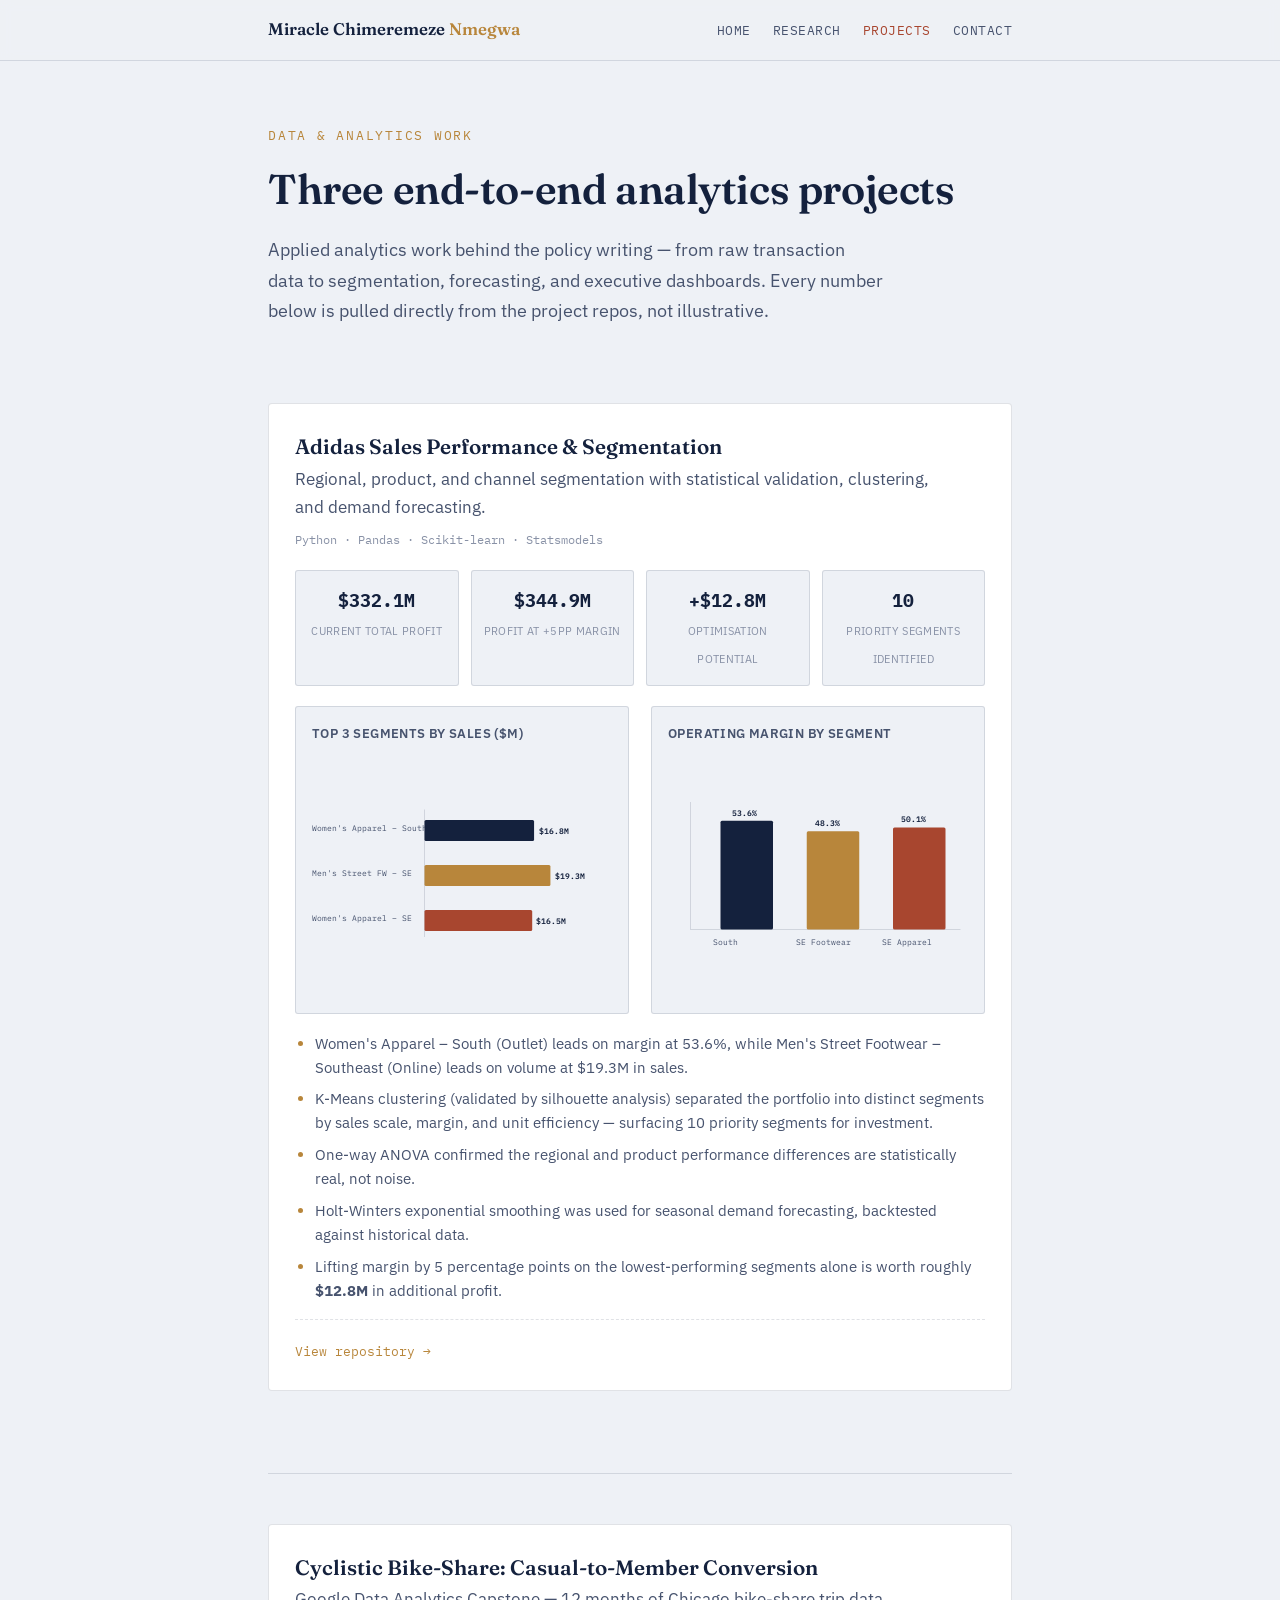
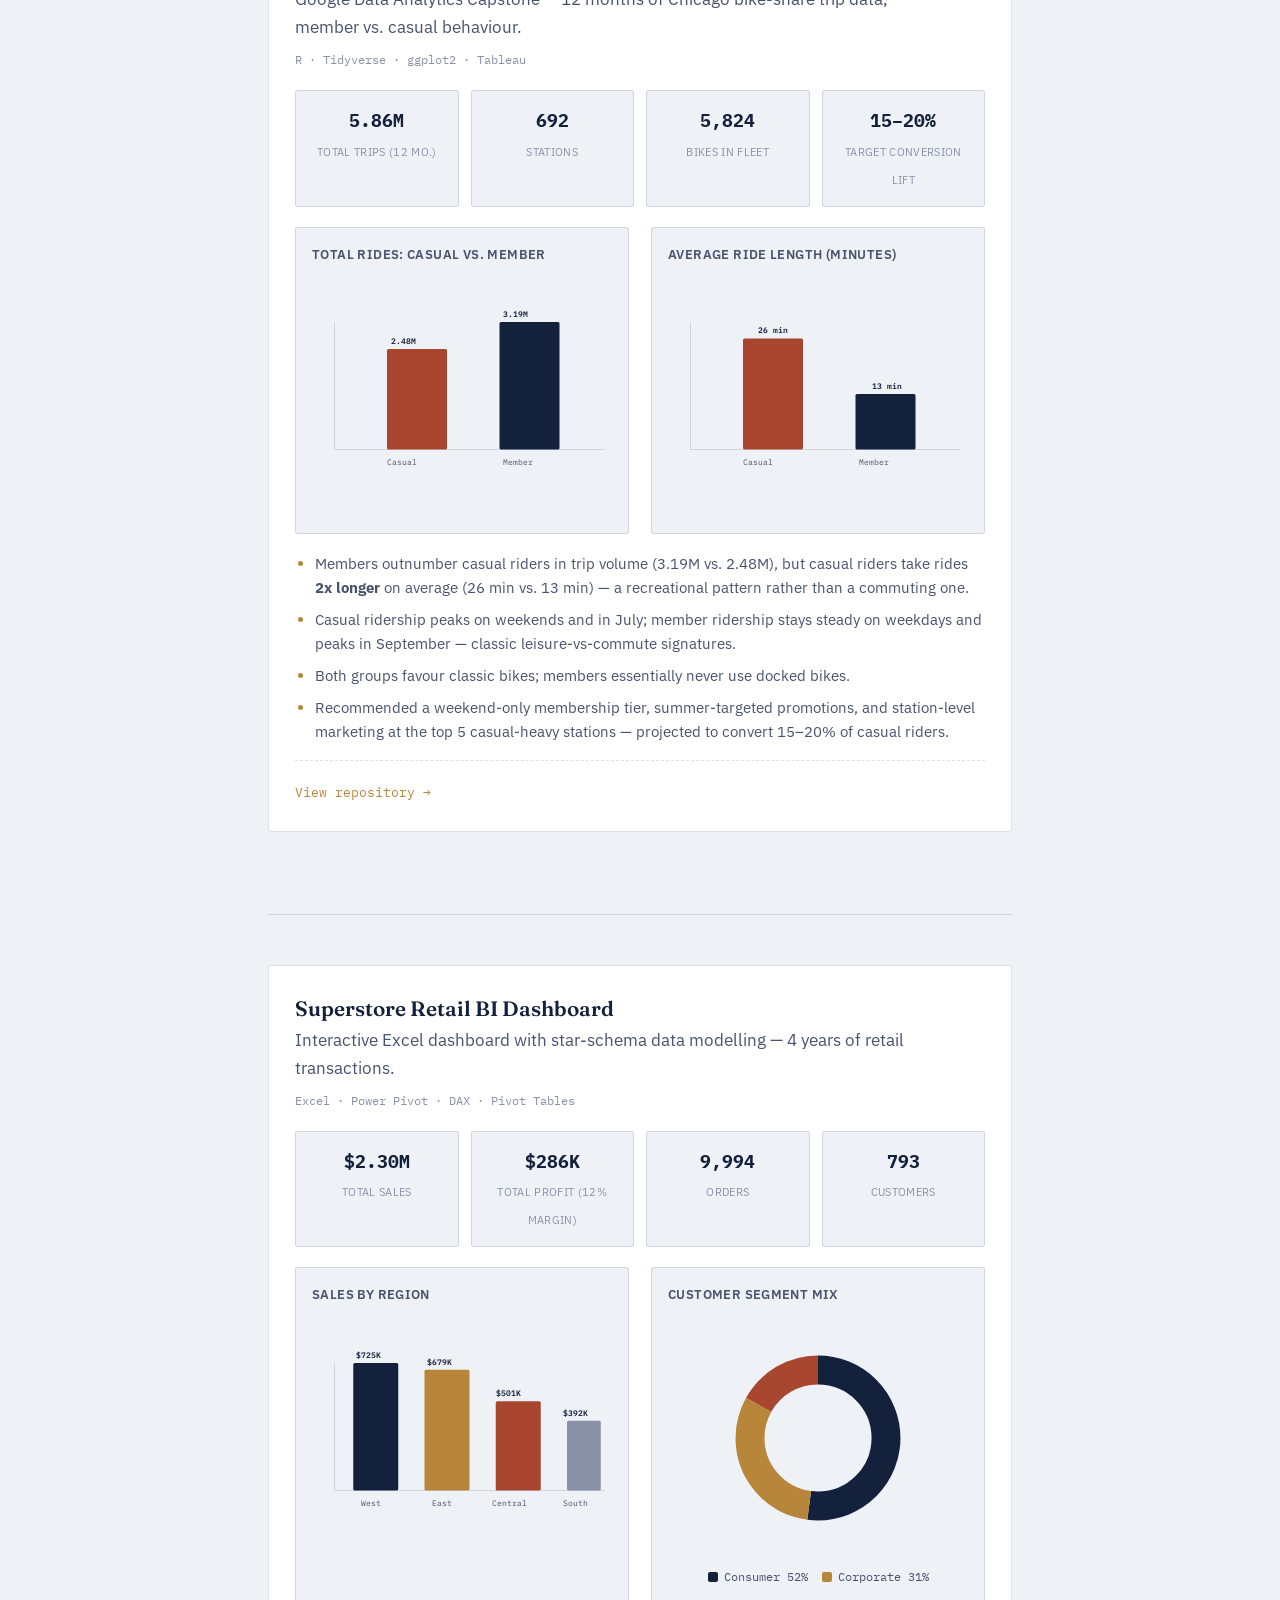
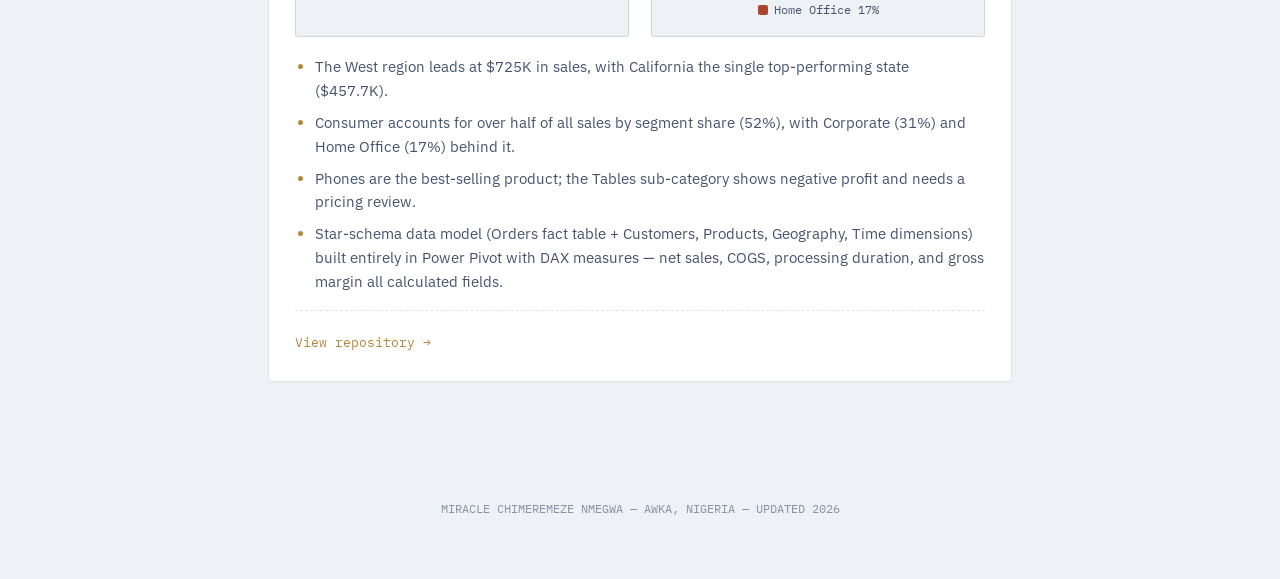
==== projects.html @ 53a06cc8 "Add files via upload" ====
<!DOCTYPE html>
<html lang="en">
<head>
<meta charset="UTF-8">
<meta name="viewport" content="width=device-width, initial-scale=1.0">
<title>Data & Analytics Work — Miracle Chimeremeze Nmegwa</title>
<meta name="description" content="Applied data analytics projects: Adidas sales segmentation, Cyclistic bike-share conversion analysis, and a Superstore retail BI dashboard.">
<link rel="preconnect" href="https://fonts.googleapis.com">
<link rel="preconnect" href="https://fonts.gstatic.com" crossorigin>
<link href="https://fonts.googleapis.com/css2?family=Fraunces:opsz,wght@9..144,300;9..144,500;9..144,600;9..144,700&family=IBM+Plex+Sans:wght@400;500;600&family=IBM+Plex+Mono:wght@400;500&display=swap" rel="stylesheet">
<link rel="stylesheet" href="assets/style.css">
<style>
  .svg-chart{width:100%; height:100%; overflow:visible;}
  .svg-chart .bar-label{font-family:'IBM Plex Mono', monospace; font-size:10.5px; fill:#47536E;}
  .svg-chart .val-label{font-family:'IBM Plex Mono', monospace; font-size:11px; fill:#14213D; font-weight:600;}
  .svg-chart .axis-line{stroke:rgba(20,33,61,0.18); stroke-width:1;}
  .legend-row{display:flex; flex-wrap:wrap; gap:14px; justify-content:center; margin-top:10px;}
  .legend-item{display:flex; align-items:center; gap:6px; font-family:'IBM Plex Mono', monospace; font-size:11.5px; color:#47536E;}
  .legend-swatch{width:10px; height:10px; border-radius:2px; display:inline-block;}
</style>
</head>
<body>

<div class="topnav">
  <div class="wrap">
    <div class="brand">Miracle Chimeremeze <span>Nmegwa</span></div>
    <nav>
      <a href="index.html">Home</a>
      <a href="index.html#research">Research</a>
      <a href="projects.html" class="active">Projects</a>
      <a href="index.html#contact">Contact</a>
    </nav>
  </div>
</div>

<div class="wrap">

  <section class="hero" style="border-top:none; padding-bottom:20px;">
    <p class="eyebrow">Data &amp; Analytics Work</p>
    <h1 class="name" style="font-size:clamp(1.8rem,4.4vw,2.6rem);">Three end-to-end analytics projects</h1>
    <p class="tagline">Applied analytics work behind the policy writing — from raw transaction data to segmentation, forecasting, and executive dashboards. Every number below is pulled directly from the project repos, not illustrative.</p>
  </section>

  <!-- ADIDAS -->
  <section id="adidas" style="border-top:none;">
    <div class="dash-card">
      <div class="dash-head">
        <div>
          <div class="dash-title">Adidas Sales Performance &amp; Segmentation</div>
          <p class="lede" style="margin-bottom:0;">Regional, product, and channel segmentation with statistical validation, clustering, and demand forecasting.</p>
        </div>
        <span class="dash-source">Python · Pandas · Scikit-learn · Statsmodels</span>
      </div>

      <div class="kpi-row">
        <div class="kpi"><b>$332.1M</b><span>Current Total Profit</span></div>
        <div class="kpi"><b>$344.9M</b><span>Profit at +5pp Margin</span></div>
        <div class="kpi"><b>+$12.8M</b><span>Optimisation Potential</span></div>
        <div class="kpi"><b>10</b><span>Priority Segments Identified</span></div>
      </div>

      <div class="chart-grid two">
        <div class="chart-box">
          <h4>Top 3 Segments by Sales ($M)</h4>
          <div class="canvas-wrap">
            <svg class="svg-chart" viewBox="0 0 400 200" preserveAspectRatio="xMidYMid meet">
              <line class="axis-line" x1="150" y1="10" x2="150" y2="180"/>
              <text class="bar-label" x="0" y="38">Women's Apparel – South</text>
              <rect x="150" y="24" width="146.1" height="28" fill="#14213D" rx="2"/>
              <text class="val-label" x="302" y="42">$16.8M</text>
              <text class="bar-label" x="0" y="98">Men's Street FW – SE</text>
              <rect x="150" y="84" width="167.9" height="28" fill="#B8863B" rx="2"/>
              <text class="val-label" x="324" y="102">$19.3M</text>
              <text class="bar-label" x="0" y="158">Women's Apparel – SE</text>
              <rect x="150" y="144" width="143.6" height="28" fill="#A8462F" rx="2"/>
              <text class="val-label" x="299" y="162">$16.5M</text>
            </svg>
          </div>
        </div>
        <div class="chart-box">
          <h4>Operating Margin by Segment</h4>
          <div class="canvas-wrap">
            <svg class="svg-chart" viewBox="0 0 400 220" preserveAspectRatio="xMidYMid meet">
              <line class="axis-line" x1="30" y1="10" x2="30" y2="180"/>
              <line class="axis-line" x1="30" y1="180" x2="390" y2="180"/>
              <rect x="70" y="35" width="70" height="145" fill="#14213D" rx="2"/>
              <text class="val-label" x="85" y="28">53.6%</text>
              <text class="bar-label" x="60" y="200">South</text>
              <rect x="185" y="49" width="70" height="131" fill="#B8863B" rx="2"/>
              <text class="val-label" x="196" y="42">48.3%</text>
              <text class="bar-label" x="170" y="200">SE Footwear</text>
              <rect x="300" y="44" width="70" height="136" fill="#A8462F" rx="2"/>
              <text class="val-label" x="311" y="37">50.1%</text>
              <text class="bar-label" x="285" y="200">SE Apparel</text>
            </svg>
          </div>
        </div>
      </div>

      <ul class="insight-list">
        <li>Women's Apparel – South (Outlet) leads on margin at 53.6%, while Men's Street Footwear – Southeast (Online) leads on volume at $19.3M in sales.</li>
        <li>K-Means clustering (validated by silhouette analysis) separated the portfolio into distinct segments by sales scale, margin, and unit efficiency — surfacing 10 priority segments for investment.</li>
        <li>One-way ANOVA confirmed the regional and product performance differences are statistically real, not noise.</li>
        <li>Holt-Winters exponential smoothing was used for seasonal demand forecasting, backtested against historical data.</li>
        <li>Lifting margin by 5 percentage points on the lowest-performing segments alone is worth roughly <strong>$12.8M</strong> in additional profit.</li>
      </ul>

      <div class="tools-row">
        <a href="https://github.com/miracle-nmegwa/adidas-sales-analysis" target="_blank" rel="noopener" style="font-family:'IBM Plex Mono',monospace; font-size:13px;">View repository →</a>
      </div>
    </div>
  </section>

  <!-- CYCLISTIC -->
  <section id="cyclistic">
    <div class="dash-card">
      <div class="dash-head">
        <div>
          <div class="dash-title">Cyclistic Bike-Share: Casual-to-Member Conversion</div>
          <p class="lede" style="margin-bottom:0;">Google Data Analytics Capstone — 12 months of Chicago bike-share trip data, member vs. casual behaviour.</p>
        </div>
        <span class="dash-source">R · Tidyverse · ggplot2 · Tableau</span>
      </div>

      <div class="kpi-row">
        <div class="kpi"><b>5.86M</b><span>Total Trips (12 mo.)</span></div>
        <div class="kpi"><b>692</b><span>Stations</span></div>
        <div class="kpi"><b>5,824</b><span>Bikes in Fleet</span></div>
        <div class="kpi"><b>15–20%</b><span>Target Conversion Lift</span></div>
      </div>

      <div class="chart-grid two">
        <div class="chart-box">
          <h4>Total Rides: Casual vs. Member</h4>
          <div class="canvas-wrap">
            <svg class="svg-chart" viewBox="0 0 400 220" preserveAspectRatio="xMidYMid meet">
              <line class="axis-line" x1="30" y1="10" x2="30" y2="180"/>
              <line class="axis-line" x1="30" y1="180" x2="390" y2="180"/>
              <rect x="100" y="46" width="80" height="134" fill="#A8462F" rx="2"/>
              <text class="val-label" x="105" y="39">2.48M</text>
              <text class="bar-label" x="100" y="200">Casual</text>
              <rect x="250" y="10" width="80" height="170" fill="#14213D" rx="2"/>
              <text class="val-label" x="255" y="3">3.19M</text>
              <text class="bar-label" x="255" y="200">Member</text>
            </svg>
          </div>
        </div>
        <div class="chart-box">
          <h4>Average Ride Length (minutes)</h4>
          <div class="canvas-wrap">
            <svg class="svg-chart" viewBox="0 0 400 220" preserveAspectRatio="xMidYMid meet">
              <line class="axis-line" x1="30" y1="10" x2="30" y2="180"/>
              <line class="axis-line" x1="30" y1="180" x2="390" y2="180"/>
              <rect x="100" y="32" width="80" height="148" fill="#A8462F" rx="2"/>
              <text class="val-label" x="120" y="25">26 min</text>
              <text class="bar-label" x="100" y="200">Casual</text>
              <rect x="250" y="106" width="80" height="74" fill="#14213D" rx="2"/>
              <text class="val-label" x="272" y="99">13 min</text>
              <text class="bar-label" x="255" y="200">Member</text>
            </svg>
          </div>
        </div>
      </div>

      <ul class="insight-list">
        <li>Members outnumber casual riders in trip volume (3.19M vs. 2.48M), but casual riders take rides <strong>2x longer</strong> on average (26 min vs. 13 min) — a recreational pattern rather than a commuting one.</li>
        <li>Casual ridership peaks on weekends and in July; member ridership stays steady on weekdays and peaks in September — classic leisure-vs-commute signatures.</li>
        <li>Both groups favour classic bikes; members essentially never use docked bikes.</li>
        <li>Recommended a weekend-only membership tier, summer-targeted promotions, and station-level marketing at the top 5 casual-heavy stations — projected to convert 15–20% of casual riders.</li>
      </ul>

      <div class="tools-row">
        <a href="https://github.com/miracle-nmegwa/cyclistic-bike-share-analysis" target="_blank" rel="noopener" style="font-family:'IBM Plex Mono',monospace; font-size:13px;">View repository →</a>
      </div>
    </div>
  </section>

  <!-- SUPERSTORE -->
  <section id="superstore">
    <div class="dash-card">
      <div class="dash-head">
        <div>
          <div class="dash-title">Superstore Retail BI Dashboard</div>
          <p class="lede" style="margin-bottom:0;">Interactive Excel dashboard with star-schema data modelling — 4 years of retail transactions.</p>
        </div>
        <span class="dash-source">Excel · Power Pivot · DAX · Pivot Tables</span>
      </div>

      <div class="kpi-row">
        <div class="kpi"><b>$2.30M</b><span>Total Sales</span></div>
        <div class="kpi"><b>$286K</b><span>Total Profit (12% margin)</span></div>
        <div class="kpi"><b>9,994</b><span>Orders</span></div>
        <div class="kpi"><b>793</b><span>Customers</span></div>
      </div>

      <div class="chart-grid two">
        <div class="chart-box">
          <h4>Sales by Region</h4>
          <div class="canvas-wrap">
            <svg class="svg-chart" viewBox="0 0 400 220" preserveAspectRatio="xMidYMid meet">
              <line class="axis-line" x1="30" y1="10" x2="30" y2="180"/>
              <line class="axis-line" x1="30" y1="180" x2="390" y2="180"/>
              <rect x="55" y="10" width="60" height="170" fill="#14213D" rx="2"/>
              <text class="val-label" x="58" y="3">$725K</text>
              <text class="bar-label" x="65" y="200">West</text>
              <rect x="150" y="19" width="60" height="161" fill="#B8863B" rx="2"/>
              <text class="val-label" x="153" y="12">$679K</text>
              <text class="bar-label" x="160" y="200">East</text>
              <rect x="245" y="61" width="60" height="119" fill="#A8462F" rx="2"/>
              <text class="val-label" x="245" y="54">$501K</text>
              <text class="bar-label" x="240" y="200">Central</text>
              <rect x="340" y="87" width="45" height="93" fill="#8891A6" rx="2"/>
              <text class="val-label" x="335" y="80">$392K</text>
              <text class="bar-label" x="335" y="200">South</text>
            </svg>
          </div>
        </div>
        <div class="chart-box">
          <h4>Customer Segment Mix</h4>
          <div class="canvas-wrap" style="display:flex; align-items:center; justify-content:center;">
            <svg viewBox="0 0 200 200" style="width:170px; height:170px;">
              <circle cx="100" cy="100" r="80" fill="none" stroke="#EEF1F6" stroke-width="34"/>
              <circle cx="100" cy="100" r="80" fill="none" stroke="#14213D" stroke-width="34"
                stroke-dasharray="261.4 502.65" stroke-dashoffset="0" transform="rotate(-90 100 100)"/>
              <circle cx="100" cy="100" r="80" fill="none" stroke="#B8863B" stroke-width="34"
                stroke-dasharray="155.8 502.65" stroke-dashoffset="-261.4" transform="rotate(-90 100 100)"/>
              <circle cx="100" cy="100" r="80" fill="none" stroke="#A8462F" stroke-width="34"
                stroke-dasharray="85.5 502.65" stroke-dashoffset="-417.2" transform="rotate(-90 100 100)"/>
            </svg>
          </div>
          <div class="legend-row">
            <div class="legend-item"><span class="legend-swatch" style="background:#14213D;"></span>Consumer 52%</div>
            <div class="legend-item"><span class="legend-swatch" style="background:#B8863B;"></span>Corporate 31%</div>
            <div class="legend-item"><span class="legend-swatch" style="background:#A8462F;"></span>Home Office 17%</div>
          </div>
        </div>
      </div>

      <ul class="insight-list">
        <li>The West region leads at $725K in sales, with California the single top-performing state ($457.7K).</li>
        <li>Consumer accounts for over half of all sales by segment share (52%), with Corporate (31%) and Home Office (17%) behind it.</li>
        <li>Phones are the best-selling product; the Tables sub-category shows negative profit and needs a pricing review.</li>
        <li>Star-schema data model (Orders fact table + Customers, Products, Geography, Time dimensions) built entirely in Power Pivot with DAX measures — net sales, COGS, processing duration, and gross margin all calculated fields.</li>
      </ul>

      <div class="tools-row">
        <a href="https://github.com/miracle-nmegwa/superstore-sales-analysis" target="_blank" rel="noopener" style="font-family:'IBM Plex Mono',monospace; font-size:13px;">View repository →</a>
      </div>
    </div>
  </section>

  <footer>
    <p>MIRACLE CHIMEREMEZE NMEGWA — AWKA, NIGERIA — UPDATED 2026</p>
  </footer>

</div>

</body>
</html>
---- assets/style.css ----
:root{
  --paper:#EEF1F6;
  --card:#FFFFFF;
  --ink:#14213D;
  --ink-soft:#47536E;
  --gold:#B8863B;
  --rust:#A8462F;
  --muted:#8891A6;
  --line: rgba(20,33,61,0.13);
  --maxw: 800px;
}
*{box-sizing:border-box;}
html{scroll-behavior:smooth;}
@media (prefers-reduced-motion: reduce){
  html{scroll-behavior:auto;}
  *{animation-duration:0.01ms !important; animation-iteration-count:1 !important; transition-duration:0.01ms !important;}
}
body{
  margin:0;
  background:var(--paper);
  color:var(--ink);
  font-family:'IBM Plex Sans', sans-serif;
  font-size:17px;
  line-height:1.65;
  -webkit-font-smoothing:antialiased;
}
a{color:var(--gold); text-decoration:none;}
a:hover{color:var(--rust);}
::selection{background:var(--gold); color:#fff;}

.wrap{max-width:var(--maxw); margin:0 auto; padding:0 28px;}

/* NAV */
.topnav{
  border-bottom:1px solid var(--line);
  background:rgba(238,241,246,0.9);
  backdrop-filter:blur(6px);
  position:sticky; top:0; z-index:50;
}
.topnav .wrap{
  display:flex; align-items:center; justify-content:space-between;
  padding-top:16px; padding-bottom:16px; max-width:var(--maxw);
}
.topnav .brand{
  font-family:'Fraunces', serif; font-weight:600; font-size:1.05rem; color:var(--ink);
}
.topnav .brand span{color:var(--gold);}
.topnav nav{display:flex; gap:22px;}
.topnav nav a{
  font-family:'IBM Plex Mono', monospace; font-size:12.5px; letter-spacing:0.04em;
  text-transform:uppercase; color:var(--ink-soft);
}
.topnav nav a:hover, .topnav nav a.active{color:var(--rust);}

/* HERO */
.hero{padding:64px 0 56px; position:relative;}
.eyebrow{
  font-family:'IBM Plex Mono', monospace; font-size:12.5px; letter-spacing:0.14em;
  text-transform:uppercase; color:var(--gold); margin:0 0 22px;
}
h1.name{
  font-family:'Fraunces', serif; font-weight:600; font-size:clamp(2.1rem, 5.4vw, 3.4rem);
  line-height:1.08; letter-spacing:-0.01em; margin:0 0 22px; color:var(--ink);
}
.hero-top{display:flex; gap:28px; align-items:flex-start; flex-wrap:wrap;}
.hero-text{flex:1 1 380px; min-width:260px;}
.avatar{
  width:148px; height:148px; border-radius:6px; flex-shrink:0;
  background:linear-gradient(160deg, var(--ink), #1f3159);
  display:flex; align-items:center; justify-content:center;
  font-family:'Fraunces', serif; font-weight:600; font-size:2.1rem; color:var(--paper);
  letter-spacing:0.02em; border:1px solid var(--line);
  overflow:hidden;
}
.avatar img{width:100%; height:100%; object-fit:cover; border-radius:6px;}
.tagline{font-size:1.15rem; color:var(--ink-soft); max-width:56ch; margin:0 0 8px;}
.role-line{
  font-family:'IBM Plex Mono', monospace; font-size:13px; color:var(--ink-soft);
  margin:18px 0 30px; border-left:2px solid var(--gold); padding-left:14px;
}
.cta-row{display:flex; flex-wrap:wrap; gap:12px; margin-top:28px;}
.btn{
  font-family:'IBM Plex Mono', monospace; font-size:13px; letter-spacing:0.02em;
  padding:11px 18px; border-radius:2px; border:1px solid var(--ink); color:var(--ink);
  transition:background 0.15s ease, color 0.15s ease, border-color 0.15s ease;
}
.btn:hover{background:var(--ink); color:var(--paper);}
.btn.primary{background:var(--ink); color:var(--paper); border-color:var(--ink);}
.btn.primary:hover{background:var(--rust); border-color:var(--rust); color:#fff;}

/* GRID SIGNATURE */
.grid-signature{
  display:flex; align-items:flex-end; gap:5px; width:100%; height:72px; margin:36px 0 12px;
}
.grid-signature .cell{
  border-radius:1px; opacity:0; transform:translateY(6px); flex:1;
  animation:cellIn 0.5s ease forwards;
}
@keyframes cellIn{ to{opacity:var(--target-op,1); transform:translateY(0);} }
.grid-caption{font-family:'IBM Plex Mono', monospace; font-size:11.5px; color:var(--muted);}
.grid-caption b{color:var(--ink-soft); font-weight:500;}

/* SECTIONS */
section{padding:50px 0; border-top:1px solid var(--line);}
.sec-head{display:flex; align-items:baseline; gap:12px; margin-bottom:26px;}
.sec-code{font-family:'IBM Plex Mono', monospace; font-size:13px; color:var(--gold); white-space:nowrap;}
h2{font-family:'Fraunces', serif; font-weight:600; font-size:1.5rem; margin:0; color:var(--ink);}
p{margin:0 0 16px;}
.lede{color:var(--ink-soft); max-width:64ch;}

/* EXPERIENCE */
.role{margin-bottom:28px;}
.role:last-child{margin-bottom:0;}
.role-top{display:flex; justify-content:space-between; align-items:baseline; flex-wrap:wrap; gap:8px; margin-bottom:10px;}
.role-title{font-weight:600; font-size:1.03rem; color:var(--ink);}
.role-meta{font-family:'IBM Plex Mono', monospace; font-size:12px; color:var(--muted);}
ul.role-list{margin:0; padding-left:20px;}
ul.role-list li{margin-bottom:9px; color:var(--ink-soft);}
ul.role-list li::marker{color:var(--gold);}
.callout{
  background:var(--card); border-left:3px solid var(--gold); border-radius:2px;
  padding:16px 20px; margin-top:10px; color:var(--ink-soft); font-size:15px;
}
.callout b{color:var(--ink);}

/* RESEARCH / PAPERS */
.paper-block{
  background:var(--card); border:1px solid var(--line); border-radius:3px;
  padding:26px 26px 22px; margin-bottom:26px;
}
.paper-title{font-family:'Fraunces', serif; font-weight:600; font-size:1.18rem; color:var(--ink); margin-bottom:6px;}
.paper-meta{font-family:'IBM Plex Mono', monospace; font-size:12px; color:var(--gold); margin-bottom:16px; display:block;}
.paper-figs{display:grid; grid-template-columns:1fr; gap:16px; margin-top:20px;}
@media (min-width:640px){ .paper-figs.two{grid-template-columns:1fr 1fr;} }
.fig{background:var(--paper); border:1px solid var(--line); border-radius:3px; padding:12px;}
.fig img{width:100%; height:auto; display:block; border-radius:2px;}
.fig-cap{font-size:12.5px; color:var(--muted); margin-top:8px; margin-bottom:0; line-height:1.5;}
.stat-row{display:flex; flex-wrap:wrap; gap:22px; margin:18px 0 4px; padding-top:16px; border-top:1px dashed var(--line);}
.stat{min-width:130px;}
.stat b{display:block; font-family:'IBM Plex Mono', monospace; font-size:1.25rem; color:var(--rust); font-weight:500;}
.stat span{font-size:12px; color:var(--ink-soft);}

/* PROJECTS LIST (index teaser + full cards) */
.proj-grid{display:grid; grid-template-columns:1fr; gap:16px;}
.proj-card{
  display:block; background:var(--card); border:1px solid var(--line); border-radius:3px;
  padding:20px 22px; transition:border-color 0.15s ease, transform 0.15s ease;
}
.proj-card:hover{border-color:var(--gold); transform:translateY(-2px);}
.proj-name{font-family:'IBM Plex Mono', monospace; font-size:14px; font-weight:500; color:var(--ink); margin-bottom:6px;}
.proj-name .arrow{color:var(--gold); margin-left:6px;}
.proj-desc{font-size:14.5px; color:var(--ink-soft); margin:0;}

/* EDUCATION / SKILLS */
.cols2{display:grid; grid-template-columns:1fr; gap:32px;}
@media (min-width:620px){ .cols2{grid-template-columns:1fr 1fr;} }
.tag-row{display:flex; flex-wrap:wrap; gap:8px; margin-top:6px;}
.tag{font-family:'IBM Plex Mono', monospace; font-size:12px; padding:5px 10px; background:var(--card); border:1px solid var(--line); border-radius:2px; color:var(--ink-soft);}
h3.mini{font-family:'IBM Plex Sans', sans-serif; font-size:13px; text-transform:uppercase; letter-spacing:0.08em; color:var(--muted); margin:0 0 10px; font-weight:600;}

/* CONTACT */
.contact-links{display:flex; flex-direction:column; gap:14px; margin-top:8px;}
.contact-links a{font-family:'IBM Plex Mono', monospace; font-size:15px; color:var(--ink); display:flex; align-items:baseline; gap:10px;}
.contact-links a:hover{color:var(--rust);}
.contact-links .label{color:var(--muted); font-size:12px; width:76px; flex-shrink:0;}

footer{padding:36px 0 60px; text-align:center;}
footer p{font-family:'IBM Plex Mono', monospace; font-size:11.5px; color:var(--muted); margin:0;}

/* DASHBOARD (projects.html) */
.dash-card{
  background:var(--card); border:1px solid var(--line); border-radius:4px;
  padding:26px; margin-bottom:32px;
}
.dash-head{display:flex; justify-content:space-between; align-items:flex-start; flex-wrap:wrap; gap:10px; margin-bottom:6px;}
.dash-title{font-family:'Fraunces', serif; font-weight:600; font-size:1.3rem; color:var(--ink);}
.dash-source{font-family:'IBM Plex Mono', monospace; font-size:11.5px; color:var(--muted);}
.kpi-row{display:grid; grid-template-columns:repeat(2,1fr); gap:12px; margin:20px 0;}
@media (min-width:600px){ .kpi-row{grid-template-columns:repeat(4,1fr);} }
.kpi{background:var(--paper); border:1px solid var(--line); border-radius:3px; padding:14px 12px; text-align:center;}
.kpi b{display:block; font-family:'IBM Plex Mono', monospace; font-size:1.15rem; color:var(--ink);}
.kpi span{font-size:11px; color:var(--muted); text-transform:uppercase; letter-spacing:0.03em;}
.chart-grid{display:grid; grid-template-columns:1fr; gap:22px; margin-top:18px;}
@media (min-width:680px){ .chart-grid.two{grid-template-columns:1fr 1fr;} }
.chart-box{background:var(--paper); border:1px solid var(--line); border-radius:3px; padding:16px;}
.chart-box h4{margin:0 0 12px; font-size:13px; font-weight:600; color:var(--ink-soft); text-transform:uppercase; letter-spacing:0.03em;}
.chart-box .canvas-wrap{position:relative; height:240px;}
.insight-list{margin:18px 0 0; padding-left:20px;}
.insight-list li{color:var(--ink-soft); margin-bottom:8px; font-size:14.5px;}
.insight-list li::marker{color:var(--gold);}
.tools-row{margin-top:16px; padding-top:16px; border-top:1px dashed var(--line);}
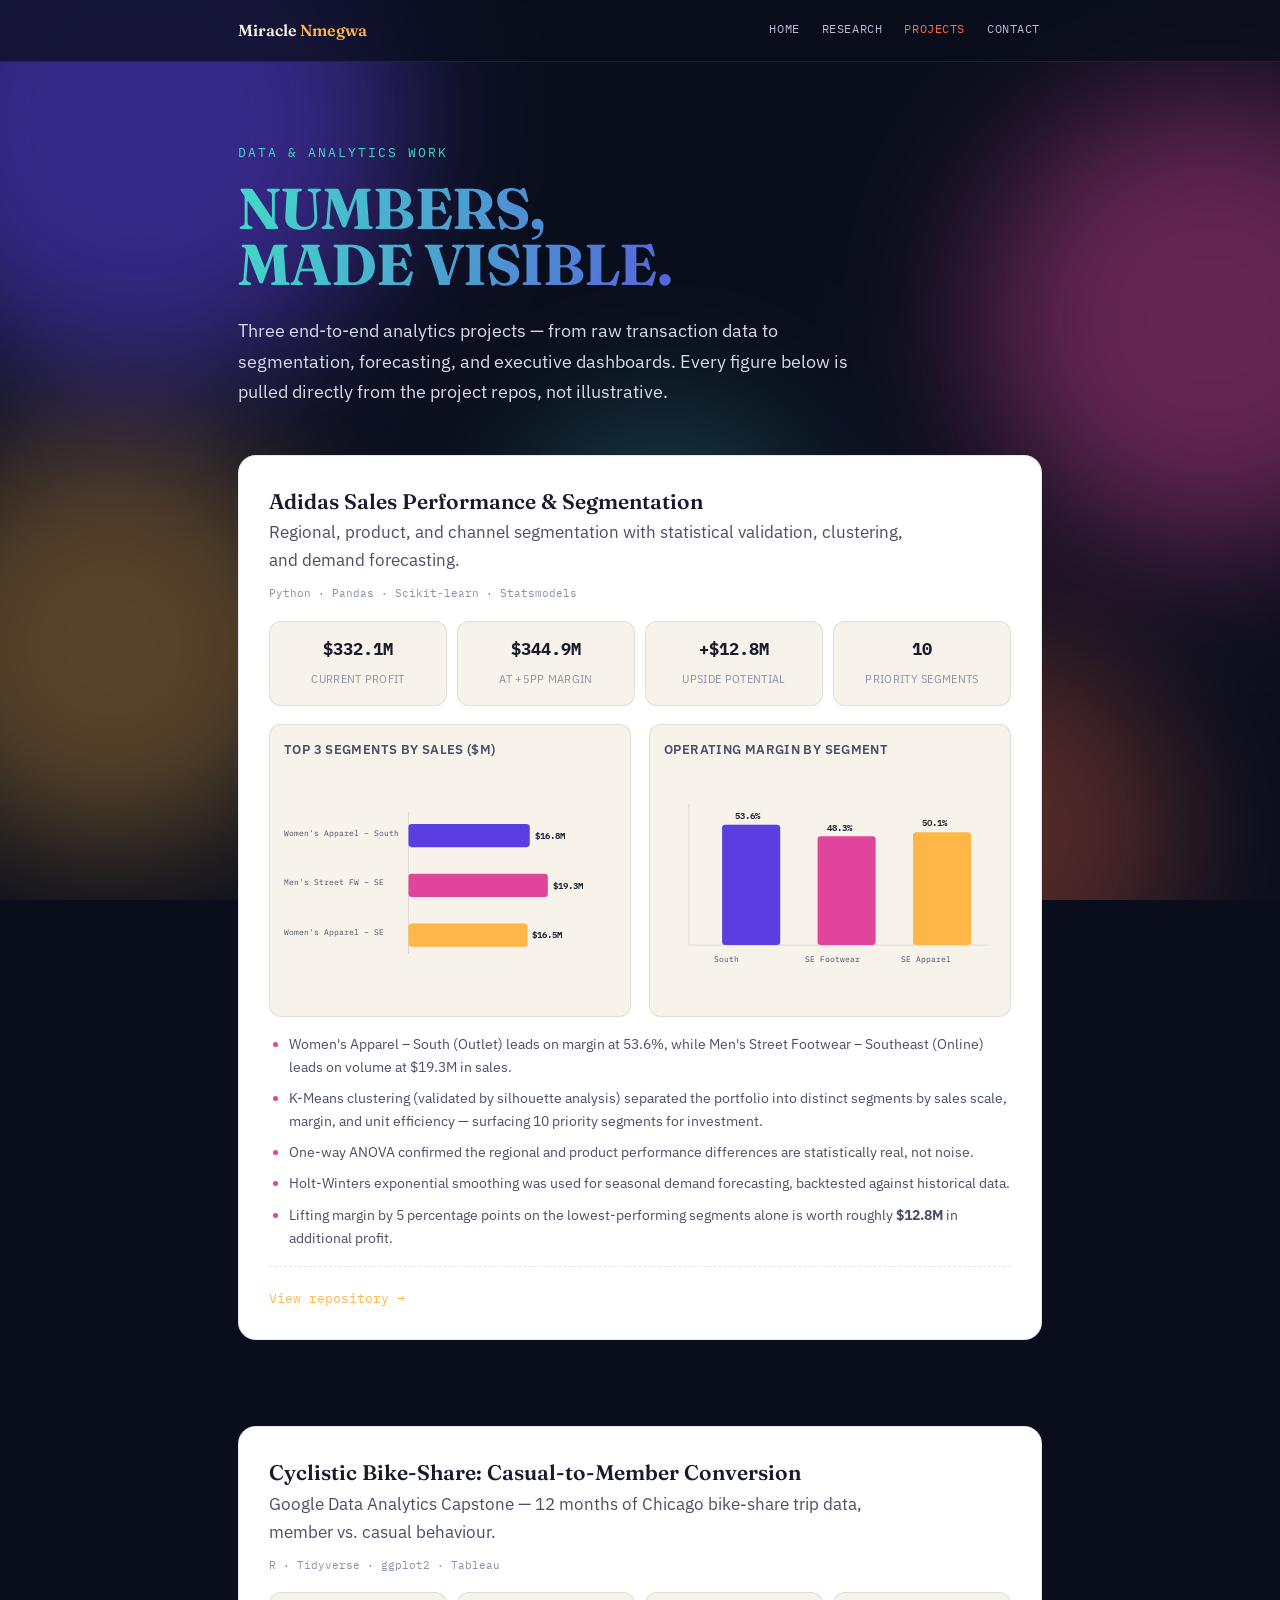
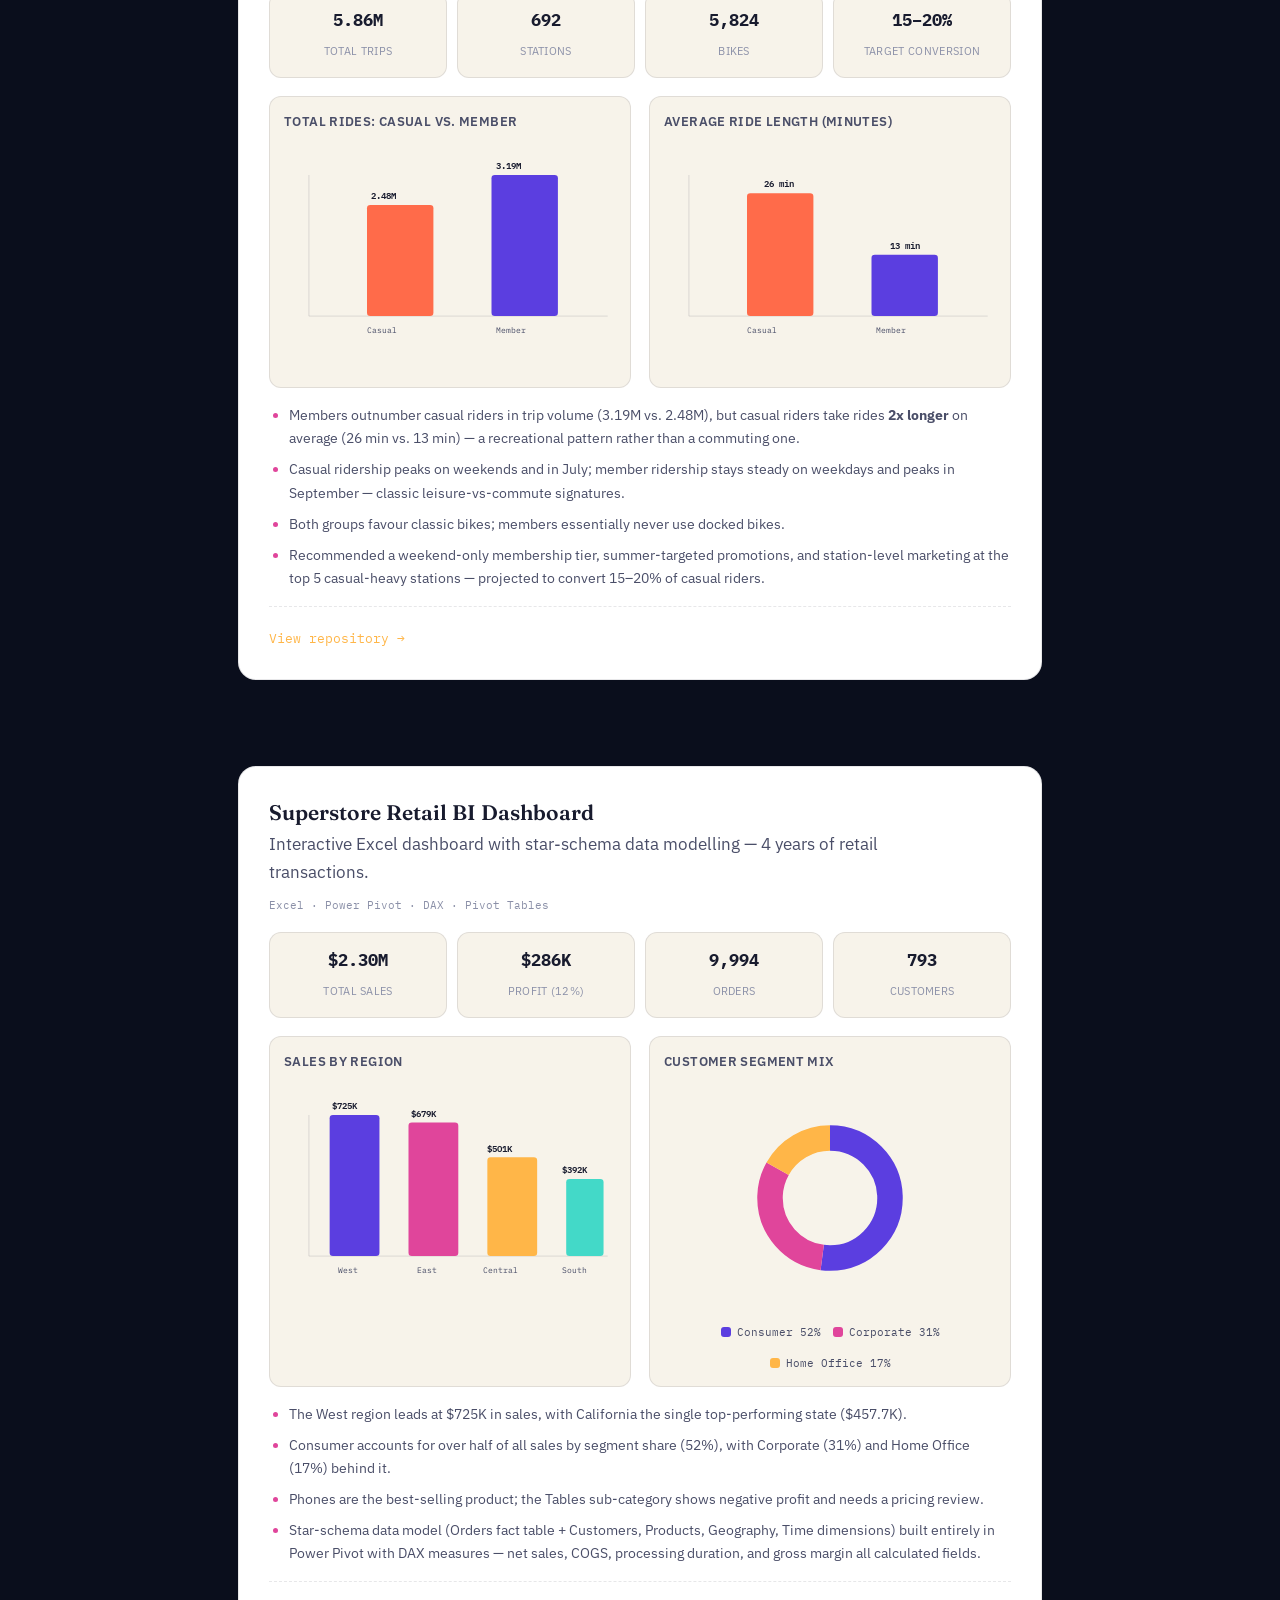
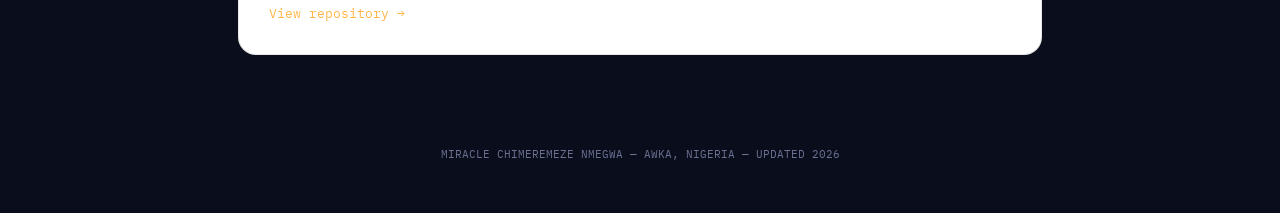
==== commit 98314fd1: "Add files via upload" ====
--- a/projects.html
+++ b/projects.html
@@ -9,251 +9,255 @@
 <link rel="preconnect" href="https://fonts.gstatic.com" crossorigin>
 <link href="https://fonts.googleapis.com/css2?family=Fraunces:opsz,wght@9..144,300;9..144,500;9..144,600;9..144,700&family=IBM+Plex+Sans:wght@400;500;600&family=IBM+Plex+Mono:wght@400;500&display=swap" rel="stylesheet">
 <link rel="stylesheet" href="assets/style.css">
-<style>
-  .svg-chart{width:100%; height:100%; overflow:visible;}
-  .svg-chart .bar-label{font-family:'IBM Plex Mono', monospace; font-size:10.5px; fill:#47536E;}
-  .svg-chart .val-label{font-family:'IBM Plex Mono', monospace; font-size:11px; fill:#14213D; font-weight:600;}
-  .svg-chart .axis-line{stroke:rgba(20,33,61,0.18); stroke-width:1;}
-  .legend-row{display:flex; flex-wrap:wrap; gap:14px; justify-content:center; margin-top:10px;}
-  .legend-item{display:flex; align-items:center; gap:6px; font-family:'IBM Plex Mono', monospace; font-size:11.5px; color:#47536E;}
-  .legend-swatch{width:10px; height:10px; border-radius:2px; display:inline-block;}
-</style>
 </head>
 <body>
 
-<div class="topnav">
+<div class="bg-glow" aria-hidden="true">
+  <div class="blob b1"></div>
+  <div class="blob b2"></div>
+  <div class="blob b3"></div>
+  <div class="blob b4"></div>
+  <div class="blob b5"></div>
+</div>
+
+<div class="page">
+
+  <div class="topnav">
+    <div class="wrap">
+      <div class="brand">Miracle <span>Nmegwa</span></div>
+      <nav>
+        <a href="index.html">Home</a>
+        <a href="index.html#research">Research</a>
+        <a href="projects.html" class="active">Projects</a>
+        <a href="index.html#contact">Contact</a>
+      </nav>
+    </div>
+  </div>
+
   <div class="wrap">
-    <div class="brand">Miracle Chimeremeze <span>Nmegwa</span></div>
-    <nav>
-      <a href="index.html">Home</a>
-      <a href="index.html#research">Research</a>
-      <a href="projects.html" class="active">Projects</a>
-      <a href="index.html#contact">Contact</a>
-    </nav>
+
+    <section class="hero" style="padding-bottom:10px;">
+      <p class="eyebrow reveal">Data &amp; Analytics Work</p>
+      <h1 class="kinetic reveal" style="font-size:clamp(2rem, 8vw, 3.6rem);">Numbers,<br>made visible.</h1>
+      <p class="tagline reveal">Three end-to-end analytics projects — from raw transaction data to segmentation, forecasting, and executive dashboards. Every figure below is pulled directly from the project repos, not illustrative.</p>
+    </section>
+
+    <!-- ADIDAS -->
+    <section id="adidas" class="panel-section">
+      <div class="dash-card reveal">
+        <div class="dash-head">
+          <div>
+            <div class="dash-title">Adidas Sales Performance &amp; Segmentation</div>
+            <p class="lede" style="margin-bottom:0;">Regional, product, and channel segmentation with statistical validation, clustering, and demand forecasting.</p>
+          </div>
+          <span class="dash-source">Python · Pandas · Scikit-learn · Statsmodels</span>
+        </div>
+
+        <div class="kpi-row">
+          <div class="kpi"><b>$332.1M</b><span>Current Profit</span></div>
+          <div class="kpi"><b>$344.9M</b><span>At +5pp Margin</span></div>
+          <div class="kpi"><b>+$12.8M</b><span>Upside Potential</span></div>
+          <div class="kpi"><b>10</b><span>Priority Segments</span></div>
+        </div>
+
+        <div class="chart-grid two">
+          <div class="chart-box">
+            <h4>Top 3 Segments by Sales ($M)</h4>
+            <div class="canvas-wrap">
+              <svg class="svg-chart" viewBox="0 0 400 200" preserveAspectRatio="xMidYMid meet">
+                <line class="axis-line" x1="150" y1="10" x2="150" y2="180"/>
+                <text class="bar-label" x="0" y="38">Women's Apparel – South</text>
+                <rect x="150" y="24" width="146.1" height="28" fill="#5B3EE0" rx="4"/>
+                <text class="val-label" x="302" y="42">$16.8M</text>
+                <text class="bar-label" x="0" y="98">Men's Street FW – SE</text>
+                <rect x="150" y="84" width="167.9" height="28" fill="#E0459B" rx="4"/>
+                <text class="val-label" x="324" y="102">$19.3M</text>
+                <text class="bar-label" x="0" y="158">Women's Apparel – SE</text>
+                <rect x="150" y="144" width="143.6" height="28" fill="#FFB648" rx="4"/>
+                <text class="val-label" x="299" y="162">$16.5M</text>
+              </svg>
+            </div>
+          </div>
+          <div class="chart-box">
+            <h4>Operating Margin by Segment</h4>
+            <div class="canvas-wrap">
+              <svg class="svg-chart" viewBox="0 0 400 220" preserveAspectRatio="xMidYMid meet">
+                <line class="axis-line" x1="30" y1="10" x2="30" y2="180"/>
+                <line class="axis-line" x1="30" y1="180" x2="390" y2="180"/>
+                <rect x="70" y="35" width="70" height="145" fill="#5B3EE0" rx="4"/>
+                <text class="val-label" x="85" y="28">53.6%</text>
+                <text class="bar-label" x="60" y="200">South</text>
+                <rect x="185" y="49" width="70" height="131" fill="#E0459B" rx="4"/>
+                <text class="val-label" x="196" y="42">48.3%</text>
+                <text class="bar-label" x="170" y="200">SE Footwear</text>
+                <rect x="300" y="44" width="70" height="136" fill="#FFB648" rx="4"/>
+                <text class="val-label" x="311" y="37">50.1%</text>
+                <text class="bar-label" x="285" y="200">SE Apparel</text>
+              </svg>
+            </div>
+          </div>
+        </div>
+
+        <ul class="insight-list">
+          <li>Women's Apparel – South (Outlet) leads on margin at 53.6%, while Men's Street Footwear – Southeast (Online) leads on volume at $19.3M in sales.</li>
+          <li>K-Means clustering (validated by silhouette analysis) separated the portfolio into distinct segments by sales scale, margin, and unit efficiency — surfacing 10 priority segments for investment.</li>
+          <li>One-way ANOVA confirmed the regional and product performance differences are statistically real, not noise.</li>
+          <li>Holt-Winters exponential smoothing was used for seasonal demand forecasting, backtested against historical data.</li>
+          <li>Lifting margin by 5 percentage points on the lowest-performing segments alone is worth roughly <strong>$12.8M</strong> in additional profit.</li>
+        </ul>
+
+        <div class="tools-row">
+          <a href="https://github.com/miracle-nmegwa/adidas-sales-analysis" target="_blank" rel="noopener" style="font-family:'IBM Plex Mono',monospace; font-size:13px;">View repository →</a>
+        </div>
+      </div>
+    </section>
+
+    <!-- CYCLISTIC -->
+    <section id="cyclistic" class="panel-section">
+      <div class="dash-card reveal">
+        <div class="dash-head">
+          <div>
+            <div class="dash-title">Cyclistic Bike-Share: Casual-to-Member Conversion</div>
+            <p class="lede" style="margin-bottom:0;">Google Data Analytics Capstone — 12 months of Chicago bike-share trip data, member vs. casual behaviour.</p>
+          </div>
+          <span class="dash-source">R · Tidyverse · ggplot2 · Tableau</span>
+        </div>
+
+        <div class="kpi-row">
+          <div class="kpi"><b>5.86M</b><span>Total Trips</span></div>
+          <div class="kpi"><b>692</b><span>Stations</span></div>
+          <div class="kpi"><b>5,824</b><span>Bikes</span></div>
+          <div class="kpi"><b>15–20%</b><span>Target Conversion</span></div>
+        </div>
+
+        <div class="chart-grid two">
+          <div class="chart-box">
+            <h4>Total Rides: Casual vs. Member</h4>
+            <div class="canvas-wrap">
+              <svg class="svg-chart" viewBox="0 0 400 220" preserveAspectRatio="xMidYMid meet">
+                <line class="axis-line" x1="30" y1="10" x2="30" y2="180"/>
+                <line class="axis-line" x1="30" y1="180" x2="390" y2="180"/>
+                <rect x="100" y="46" width="80" height="134" fill="#FF6B4A" rx="4"/>
+                <text class="val-label" x="105" y="39">2.48M</text>
+                <text class="bar-label" x="100" y="200">Casual</text>
+                <rect x="250" y="10" width="80" height="170" fill="#5B3EE0" rx="4"/>
+                <text class="val-label" x="255" y="3">3.19M</text>
+                <text class="bar-label" x="255" y="200">Member</text>
+              </svg>
+            </div>
+          </div>
+          <div class="chart-box">
+            <h4>Average Ride Length (minutes)</h4>
+            <div class="canvas-wrap">
+              <svg class="svg-chart" viewBox="0 0 400 220" preserveAspectRatio="xMidYMid meet">
+                <line class="axis-line" x1="30" y1="10" x2="30" y2="180"/>
+                <line class="axis-line" x1="30" y1="180" x2="390" y2="180"/>
+                <rect x="100" y="32" width="80" height="148" fill="#FF6B4A" rx="4"/>
+                <text class="val-label" x="120" y="25">26 min</text>
+                <text class="bar-label" x="100" y="200">Casual</text>
+                <rect x="250" y="106" width="80" height="74" fill="#5B3EE0" rx="4"/>
+                <text class="val-label" x="272" y="99">13 min</text>
+                <text class="bar-label" x="255" y="200">Member</text>
+              </svg>
+            </div>
+          </div>
+        </div>
+
+        <ul class="insight-list">
+          <li>Members outnumber casual riders in trip volume (3.19M vs. 2.48M), but casual riders take rides <strong>2x longer</strong> on average (26 min vs. 13 min) — a recreational pattern rather than a commuting one.</li>
+          <li>Casual ridership peaks on weekends and in July; member ridership stays steady on weekdays and peaks in September — classic leisure-vs-commute signatures.</li>
+          <li>Both groups favour classic bikes; members essentially never use docked bikes.</li>
+          <li>Recommended a weekend-only membership tier, summer-targeted promotions, and station-level marketing at the top 5 casual-heavy stations — projected to convert 15–20% of casual riders.</li>
+        </ul>
+
+        <div class="tools-row">
+          <a href="https://github.com/miracle-nmegwa/cyclistic-bike-share-analysis" target="_blank" rel="noopener" style="font-family:'IBM Plex Mono',monospace; font-size:13px;">View repository →</a>
+        </div>
+      </div>
+    </section>
+
+    <!-- SUPERSTORE -->
+    <section id="superstore" class="panel-section">
+      <div class="dash-card reveal">
+        <div class="dash-head">
+          <div>
+            <div class="dash-title">Superstore Retail BI Dashboard</div>
+            <p class="lede" style="margin-bottom:0;">Interactive Excel dashboard with star-schema data modelling — 4 years of retail transactions.</p>
+          </div>
+          <span class="dash-source">Excel · Power Pivot · DAX · Pivot Tables</span>
+        </div>
+
+        <div class="kpi-row">
+          <div class="kpi"><b>$2.30M</b><span>Total Sales</span></div>
+          <div class="kpi"><b>$286K</b><span>Profit (12%)</span></div>
+          <div class="kpi"><b>9,994</b><span>Orders</span></div>
+          <div class="kpi"><b>793</b><span>Customers</span></div>
+        </div>
+
+        <div class="chart-grid two">
+          <div class="chart-box">
+            <h4>Sales by Region</h4>
+            <div class="canvas-wrap">
+              <svg class="svg-chart" viewBox="0 0 400 220" preserveAspectRatio="xMidYMid meet">
+                <line class="axis-line" x1="30" y1="10" x2="30" y2="180"/>
+                <line class="axis-line" x1="30" y1="180" x2="390" y2="180"/>
+                <rect x="55" y="10" width="60" height="170" fill="#5B3EE0" rx="4"/>
+                <text class="val-label" x="58" y="3">$725K</text>
+                <text class="bar-label" x="65" y="200">West</text>
+                <rect x="150" y="19" width="60" height="161" fill="#E0459B" rx="4"/>
+                <text class="val-label" x="153" y="12">$679K</text>
+                <text class="bar-label" x="160" y="200">East</text>
+                <rect x="245" y="61" width="60" height="119" fill="#FFB648" rx="4"/>
+                <text class="val-label" x="245" y="54">$501K</text>
+                <text class="bar-label" x="240" y="200">Central</text>
+                <rect x="340" y="87" width="45" height="93" fill="#43D9C8" rx="4"/>
+                <text class="val-label" x="335" y="80">$392K</text>
+                <text class="bar-label" x="335" y="200">South</text>
+              </svg>
+            </div>
+          </div>
+          <div class="chart-box">
+            <h4>Customer Segment Mix</h4>
+            <div class="canvas-wrap" style="display:flex; align-items:center; justify-content:center;">
+              <svg viewBox="0 0 200 200" style="width:150px; height:150px;">
+                <circle cx="100" cy="100" r="80" fill="none" stroke="#F7F3EA" stroke-width="34"/>
+                <circle cx="100" cy="100" r="80" fill="none" stroke="#5B3EE0" stroke-width="34"
+                  stroke-dasharray="261.4 502.65" stroke-dashoffset="0" transform="rotate(-90 100 100)"/>
+                <circle cx="100" cy="100" r="80" fill="none" stroke="#E0459B" stroke-width="34"
+                  stroke-dasharray="155.8 502.65" stroke-dashoffset="-261.4" transform="rotate(-90 100 100)"/>
+                <circle cx="100" cy="100" r="80" fill="none" stroke="#FFB648" stroke-width="34"
+                  stroke-dasharray="85.5 502.65" stroke-dashoffset="-417.2" transform="rotate(-90 100 100)"/>
+              </svg>
+            </div>
+            <div class="legend-row">
+              <div class="legend-item"><span class="legend-swatch" style="background:#5B3EE0;"></span>Consumer 52%</div>
+              <div class="legend-item"><span class="legend-swatch" style="background:#E0459B;"></span>Corporate 31%</div>
+              <div class="legend-item"><span class="legend-swatch" style="background:#FFB648;"></span>Home Office 17%</div>
+            </div>
+          </div>
+        </div>
+
+        <ul class="insight-list">
+          <li>The West region leads at $725K in sales, with California the single top-performing state ($457.7K).</li>
+          <li>Consumer accounts for over half of all sales by segment share (52%), with Corporate (31%) and Home Office (17%) behind it.</li>
+          <li>Phones are the best-selling product; the Tables sub-category shows negative profit and needs a pricing review.</li>
+          <li>Star-schema data model (Orders fact table + Customers, Products, Geography, Time dimensions) built entirely in Power Pivot with DAX measures — net sales, COGS, processing duration, and gross margin all calculated fields.</li>
+        </ul>
+
+        <div class="tools-row">
+          <a href="https://github.com/miracle-nmegwa/superstore-sales-analysis" target="_blank" rel="noopener" style="font-family:'IBM Plex Mono',monospace; font-size:13px;">View repository →</a>
+        </div>
+      </div>
+    </section>
+
+    <footer>
+      <p>MIRACLE CHIMEREMEZE NMEGWA — AWKA, NIGERIA — UPDATED 2026</p>
+    </footer>
+
   </div>
 </div>
 
-<div class="wrap">
-
-  <section class="hero" style="border-top:none; padding-bottom:20px;">
-    <p class="eyebrow">Data &amp; Analytics Work</p>
-    <h1 class="name" style="font-size:clamp(1.8rem,4.4vw,2.6rem);">Three end-to-end analytics projects</h1>
-    <p class="tagline">Applied analytics work behind the policy writing — from raw transaction data to segmentation, forecasting, and executive dashboards. Every number below is pulled directly from the project repos, not illustrative.</p>
-  </section>
-
-  <!-- ADIDAS -->
-  <section id="adidas" style="border-top:none;">
-    <div class="dash-card">
-      <div class="dash-head">
-        <div>
-          <div class="dash-title">Adidas Sales Performance &amp; Segmentation</div>
-          <p class="lede" style="margin-bottom:0;">Regional, product, and channel segmentation with statistical validation, clustering, and demand forecasting.</p>
-        </div>
-        <span class="dash-source">Python · Pandas · Scikit-learn · Statsmodels</span>
-      </div>
-
-      <div class="kpi-row">
-        <div class="kpi"><b>$332.1M</b><span>Current Total Profit</span></div>
-        <div class="kpi"><b>$344.9M</b><span>Profit at +5pp Margin</span></div>
-        <div class="kpi"><b>+$12.8M</b><span>Optimisation Potential</span></div>
-        <div class="kpi"><b>10</b><span>Priority Segments Identified</span></div>
-      </div>
-
-      <div class="chart-grid two">
-        <div class="chart-box">
-          <h4>Top 3 Segments by Sales ($M)</h4>
-          <div class="canvas-wrap">
-            <svg class="svg-chart" viewBox="0 0 400 200" preserveAspectRatio="xMidYMid meet">
-              <line class="axis-line" x1="150" y1="10" x2="150" y2="180"/>
-              <text class="bar-label" x="0" y="38">Women's Apparel – South</text>
-              <rect x="150" y="24" width="146.1" height="28" fill="#14213D" rx="2"/>
-              <text class="val-label" x="302" y="42">$16.8M</text>
-              <text class="bar-label" x="0" y="98">Men's Street FW – SE</text>
-              <rect x="150" y="84" width="167.9" height="28" fill="#B8863B" rx="2"/>
-              <text class="val-label" x="324" y="102">$19.3M</text>
-              <text class="bar-label" x="0" y="158">Women's Apparel – SE</text>
-              <rect x="150" y="144" width="143.6" height="28" fill="#A8462F" rx="2"/>
-              <text class="val-label" x="299" y="162">$16.5M</text>
-            </svg>
-          </div>
-        </div>
-        <div class="chart-box">
-          <h4>Operating Margin by Segment</h4>
-          <div class="canvas-wrap">
-            <svg class="svg-chart" viewBox="0 0 400 220" preserveAspectRatio="xMidYMid meet">
-              <line class="axis-line" x1="30" y1="10" x2="30" y2="180"/>
-              <line class="axis-line" x1="30" y1="180" x2="390" y2="180"/>
-              <rect x="70" y="35" width="70" height="145" fill="#14213D" rx="2"/>
-              <text class="val-label" x="85" y="28">53.6%</text>
-              <text class="bar-label" x="60" y="200">South</text>
-              <rect x="185" y="49" width="70" height="131" fill="#B8863B" rx="2"/>
-              <text class="val-label" x="196" y="42">48.3%</text>
-              <text class="bar-label" x="170" y="200">SE Footwear</text>
-              <rect x="300" y="44" width="70" height="136" fill="#A8462F" rx="2"/>
-              <text class="val-label" x="311" y="37">50.1%</text>
-              <text class="bar-label" x="285" y="200">SE Apparel</text>
-            </svg>
-          </div>
-        </div>
-      </div>
-
-      <ul class="insight-list">
-        <li>Women's Apparel – South (Outlet) leads on margin at 53.6%, while Men's Street Footwear – Southeast (Online) leads on volume at $19.3M in sales.</li>
-        <li>K-Means clustering (validated by silhouette analysis) separated the portfolio into distinct segments by sales scale, margin, and unit efficiency — surfacing 10 priority segments for investment.</li>
-        <li>One-way ANOVA confirmed the regional and product performance differences are statistically real, not noise.</li>
-        <li>Holt-Winters exponential smoothing was used for seasonal demand forecasting, backtested against historical data.</li>
-        <li>Lifting margin by 5 percentage points on the lowest-performing segments alone is worth roughly <strong>$12.8M</strong> in additional profit.</li>
-      </ul>
-
-      <div class="tools-row">
-        <a href="https://github.com/miracle-nmegwa/adidas-sales-analysis" target="_blank" rel="noopener" style="font-family:'IBM Plex Mono',monospace; font-size:13px;">View repository →</a>
-      </div>
-    </div>
-  </section>
-
-  <!-- CYCLISTIC -->
-  <section id="cyclistic">
-    <div class="dash-card">
-      <div class="dash-head">
-        <div>
-          <div class="dash-title">Cyclistic Bike-Share: Casual-to-Member Conversion</div>
-          <p class="lede" style="margin-bottom:0;">Google Data Analytics Capstone — 12 months of Chicago bike-share trip data, member vs. casual behaviour.</p>
-        </div>
-        <span class="dash-source">R · Tidyverse · ggplot2 · Tableau</span>
-      </div>
-
-      <div class="kpi-row">
-        <div class="kpi"><b>5.86M</b><span>Total Trips (12 mo.)</span></div>
-        <div class="kpi"><b>692</b><span>Stations</span></div>
-        <div class="kpi"><b>5,824</b><span>Bikes in Fleet</span></div>
-        <div class="kpi"><b>15–20%</b><span>Target Conversion Lift</span></div>
-      </div>
-
-      <div class="chart-grid two">
-        <div class="chart-box">
-          <h4>Total Rides: Casual vs. Member</h4>
-          <div class="canvas-wrap">
-            <svg class="svg-chart" viewBox="0 0 400 220" preserveAspectRatio="xMidYMid meet">
-              <line class="axis-line" x1="30" y1="10" x2="30" y2="180"/>
-              <line class="axis-line" x1="30" y1="180" x2="390" y2="180"/>
-              <rect x="100" y="46" width="80" height="134" fill="#A8462F" rx="2"/>
-              <text class="val-label" x="105" y="39">2.48M</text>
-              <text class="bar-label" x="100" y="200">Casual</text>
-              <rect x="250" y="10" width="80" height="170" fill="#14213D" rx="2"/>
-              <text class="val-label" x="255" y="3">3.19M</text>
-              <text class="bar-label" x="255" y="200">Member</text>
-            </svg>
-          </div>
-        </div>
-        <div class="chart-box">
-          <h4>Average Ride Length (minutes)</h4>
-          <div class="canvas-wrap">
-            <svg class="svg-chart" viewBox="0 0 400 220" preserveAspectRatio="xMidYMid meet">
-              <line class="axis-line" x1="30" y1="10" x2="30" y2="180"/>
-              <line class="axis-line" x1="30" y1="180" x2="390" y2="180"/>
-              <rect x="100" y="32" width="80" height="148" fill="#A8462F" rx="2"/>
-              <text class="val-label" x="120" y="25">26 min</text>
-              <text class="bar-label" x="100" y="200">Casual</text>
-              <rect x="250" y="106" width="80" height="74" fill="#14213D" rx="2"/>
-              <text class="val-label" x="272" y="99">13 min</text>
-              <text class="bar-label" x="255" y="200">Member</text>
-            </svg>
-          </div>
-        </div>
-      </div>
-
-      <ul class="insight-list">
-        <li>Members outnumber casual riders in trip volume (3.19M vs. 2.48M), but casual riders take rides <strong>2x longer</strong> on average (26 min vs. 13 min) — a recreational pattern rather than a commuting one.</li>
-        <li>Casual ridership peaks on weekends and in July; member ridership stays steady on weekdays and peaks in September — classic leisure-vs-commute signatures.</li>
-        <li>Both groups favour classic bikes; members essentially never use docked bikes.</li>
-        <li>Recommended a weekend-only membership tier, summer-targeted promotions, and station-level marketing at the top 5 casual-heavy stations — projected to convert 15–20% of casual riders.</li>
-      </ul>
-
-      <div class="tools-row">
-        <a href="https://github.com/miracle-nmegwa/cyclistic-bike-share-analysis" target="_blank" rel="noopener" style="font-family:'IBM Plex Mono',monospace; font-size:13px;">View repository →</a>
-      </div>
-    </div>
-  </section>
-
-  <!-- SUPERSTORE -->
-  <section id="superstore">
-    <div class="dash-card">
-      <div class="dash-head">
-        <div>
-          <div class="dash-title">Superstore Retail BI Dashboard</div>
-          <p class="lede" style="margin-bottom:0;">Interactive Excel dashboard with star-schema data modelling — 4 years of retail transactions.</p>
-        </div>
-        <span class="dash-source">Excel · Power Pivot · DAX · Pivot Tables</span>
-      </div>
-
-      <div class="kpi-row">
-        <div class="kpi"><b>$2.30M</b><span>Total Sales</span></div>
-        <div class="kpi"><b>$286K</b><span>Total Profit (12% margin)</span></div>
-        <div class="kpi"><b>9,994</b><span>Orders</span></div>
-        <div class="kpi"><b>793</b><span>Customers</span></div>
-      </div>
-
-      <div class="chart-grid two">
-        <div class="chart-box">
-          <h4>Sales by Region</h4>
-          <div class="canvas-wrap">
-            <svg class="svg-chart" viewBox="0 0 400 220" preserveAspectRatio="xMidYMid meet">
-              <line class="axis-line" x1="30" y1="10" x2="30" y2="180"/>
-              <line class="axis-line" x1="30" y1="180" x2="390" y2="180"/>
-              <rect x="55" y="10" width="60" height="170" fill="#14213D" rx="2"/>
-              <text class="val-label" x="58" y="3">$725K</text>
-              <text class="bar-label" x="65" y="200">West</text>
-              <rect x="150" y="19" width="60" height="161" fill="#B8863B" rx="2"/>
-              <text class="val-label" x="153" y="12">$679K</text>
-              <text class="bar-label" x="160" y="200">East</text>
-              <rect x="245" y="61" width="60" height="119" fill="#A8462F" rx="2"/>
-              <text class="val-label" x="245" y="54">$501K</text>
-              <text class="bar-label" x="240" y="200">Central</text>
-              <rect x="340" y="87" width="45" height="93" fill="#8891A6" rx="2"/>
-              <text class="val-label" x="335" y="80">$392K</text>
-              <text class="bar-label" x="335" y="200">South</text>
-            </svg>
-          </div>
-        </div>
-        <div class="chart-box">
-          <h4>Customer Segment Mix</h4>
-          <div class="canvas-wrap" style="display:flex; align-items:center; justify-content:center;">
-            <svg viewBox="0 0 200 200" style="width:170px; height:170px;">
-              <circle cx="100" cy="100" r="80" fill="none" stroke="#EEF1F6" stroke-width="34"/>
-              <circle cx="100" cy="100" r="80" fill="none" stroke="#14213D" stroke-width="34"
-                stroke-dasharray="261.4 502.65" stroke-dashoffset="0" transform="rotate(-90 100 100)"/>
-              <circle cx="100" cy="100" r="80" fill="none" stroke="#B8863B" stroke-width="34"
-                stroke-dasharray="155.8 502.65" stroke-dashoffset="-261.4" transform="rotate(-90 100 100)"/>
-              <circle cx="100" cy="100" r="80" fill="none" stroke="#A8462F" stroke-width="34"
-                stroke-dasharray="85.5 502.65" stroke-dashoffset="-417.2" transform="rotate(-90 100 100)"/>
-            </svg>
-          </div>
-          <div class="legend-row">
-            <div class="legend-item"><span class="legend-swatch" style="background:#14213D;"></span>Consumer 52%</div>
-            <div class="legend-item"><span class="legend-swatch" style="background:#B8863B;"></span>Corporate 31%</div>
-            <div class="legend-item"><span class="legend-swatch" style="background:#A8462F;"></span>Home Office 17%</div>
-          </div>
-        </div>
-      </div>
-
-      <ul class="insight-list">
-        <li>The West region leads at $725K in sales, with California the single top-performing state ($457.7K).</li>
-        <li>Consumer accounts for over half of all sales by segment share (52%), with Corporate (31%) and Home Office (17%) behind it.</li>
-        <li>Phones are the best-selling product; the Tables sub-category shows negative profit and needs a pricing review.</li>
-        <li>Star-schema data model (Orders fact table + Customers, Products, Geography, Time dimensions) built entirely in Power Pivot with DAX measures — net sales, COGS, processing duration, and gross margin all calculated fields.</li>
-      </ul>
-
-      <div class="tools-row">
-        <a href="https://github.com/miracle-nmegwa/superstore-sales-analysis" target="_blank" rel="noopener" style="font-family:'IBM Plex Mono',monospace; font-size:13px;">View repository →</a>
-      </div>
-    </div>
-  </section>
-
-  <footer>
-    <p>MIRACLE CHIMEREMEZE NMEGWA — AWKA, NIGERIA — UPDATED 2026</p>
-  </footer>
-
-</div>
+<script src="assets/reveal.js"></script>
 
 </body>
 </html>
--- a/assets/style.css
+++ b/assets/style.css
@@ -1,13 +1,21 @@
 :root{
-  --paper:#EEF1F6;
-  --card:#FFFFFF;
-  --ink:#14213D;
-  --ink-soft:#47536E;
-  --gold:#B8863B;
-  --rust:#A8462F;
-  --muted:#8891A6;
-  --line: rgba(20,33,61,0.13);
-  --maxw: 800px;
+  --bg:#0A0E1C;
+  --bg2:#0E1330;
+  --cream:#F7F3EA;
+  --cream-dim:#EFEADD;
+  --ink:#181B2E;
+  --ink-soft:#4A4E68;
+  --muted:#8B90A8;
+  --line: rgba(20,20,40,0.10);
+
+  --indigo:#5B3EE0;
+  --magenta:#E0459B;
+  --amber:#FFB648;
+  --coral:#FF6B4A;
+  --cyan:#43D9C8;
+
+  --maxw: 860px;
+  --radius: 22px;
 }
 *{box-sizing:border-box;}
 html{scroll-behavior:smooth;}
@@ -17,175 +25,288 @@
 }
 body{
   margin:0;
-  background:var(--paper);
+  background:var(--bg);
   color:var(--ink);
   font-family:'IBM Plex Sans', sans-serif;
   font-size:17px;
   line-height:1.65;
   -webkit-font-smoothing:antialiased;
-}
-a{color:var(--gold); text-decoration:none;}
-a:hover{color:var(--rust);}
-::selection{background:var(--gold); color:#fff;}
-
-.wrap{max-width:var(--maxw); margin:0 auto; padding:0 28px;}
-
-/* NAV */
+  overflow-x:hidden;
+}
+a{color:var(--amber); text-decoration:none;}
+a:hover{color:var(--coral);}
+::selection{background:var(--magenta); color:#fff;}
+img{max-width:100%;}
+
+/* ---------- BACKGROUND GLOW LAYER ---------- */
+.bg-glow{position:fixed; inset:0; z-index:0; overflow:hidden; pointer-events:none;}
+.blob{position:absolute; border-radius:50%; filter:blur(70px); mix-blend-mode:screen; will-change:transform;}
+.blob.b1{width:520px; height:520px; background:var(--indigo); opacity:0.55; top:-140px; left:-120px; animation:drift1 24s ease-in-out infinite;}
+.blob.b2{width:460px; height:460px; background:var(--magenta); opacity:0.42; top:10%; right:-160px; animation:drift2 30s ease-in-out infinite;}
+.blob.b3{width:420px; height:420px; background:var(--amber); opacity:0.32; bottom:5%; left:-100px; animation:drift3 26s ease-in-out infinite;}
+.blob.b4{width:380px; height:380px; background:var(--coral); opacity:0.30; bottom:-120px; right:8%; animation:drift1 34s ease-in-out infinite reverse;}
+.blob.b5{width:300px; height:300px; background:var(--cyan); opacity:0.22; top:45%; left:40%; animation:drift2 22s ease-in-out infinite;}
+@keyframes drift1{ 0%,100%{transform:translate(0,0) scale(1);} 50%{transform:translate(40px,50px) scale(1.12);} }
+@keyframes drift2{ 0%,100%{transform:translate(0,0) scale(1);} 50%{transform:translate(-50px,30px) scale(0.9);} }
+@keyframes drift3{ 0%,100%{transform:translate(0,0) scale(1);} 50%{transform:translate(35px,-35px) scale(1.08);} }
+@media (max-width:640px){
+  .blob{filter:blur(50px);}
+  .blob.b1{width:320px; height:320px;}
+  .blob.b2{width:280px; height:280px;}
+  .blob.b3{width:260px; height:260px;}
+  .blob.b4{width:230px; height:230px;}
+  .blob.b5{width:180px; height:180px;}
+}
+
+.page{position:relative; z-index:1;}
+.wrap{max-width:var(--maxw); margin:0 auto; padding:0 20px;}
+@media (min-width:640px){ .wrap{padding:0 28px;} }
+
+/* ---------- NAV ---------- */
 .topnav{
-  border-bottom:1px solid var(--line);
-  background:rgba(238,241,246,0.9);
-  backdrop-filter:blur(6px);
   position:sticky; top:0; z-index:50;
+  background:rgba(10,14,28,0.72);
+  backdrop-filter:blur(10px);
+  border-bottom:1px solid rgba(255,255,255,0.08);
 }
 .topnav .wrap{
   display:flex; align-items:center; justify-content:space-between;
-  padding-top:16px; padding-bottom:16px; max-width:var(--maxw);
+  gap:14px; padding-top:14px; padding-bottom:14px;
 }
 .topnav .brand{
-  font-family:'Fraunces', serif; font-weight:600; font-size:1.05rem; color:var(--ink);
-}
-.topnav .brand span{color:var(--gold);}
-.topnav nav{display:flex; gap:22px;}
+  font-family:'Fraunces', serif; font-weight:600; font-size:1rem; color:#F7F3EA;
+  white-space:nowrap;
+}
+.topnav .brand span{color:var(--amber);}
+.topnav nav{
+  display:flex; gap:18px; overflow-x:auto; -webkit-overflow-scrolling:touch;
+  scrollbar-width:none; padding-bottom:2px;
+}
+.topnav nav::-webkit-scrollbar{display:none;}
 .topnav nav a{
-  font-family:'IBM Plex Mono', monospace; font-size:12.5px; letter-spacing:0.04em;
-  text-transform:uppercase; color:var(--ink-soft);
-}
-.topnav nav a:hover, .topnav nav a.active{color:var(--rust);}
-
-/* HERO */
-.hero{padding:64px 0 56px; position:relative;}
+  font-family:'IBM Plex Mono', monospace; font-size:11.5px; letter-spacing:0.05em;
+  text-transform:uppercase; color:#B7BAD0; white-space:nowrap; flex-shrink:0;
+  padding:6px 2px;
+}
+.topnav nav a:hover, .topnav nav a.active{color:var(--coral);}
+
+/* ---------- HERO ---------- */
+.hero{padding:56px 0 20px; position:relative;}
+@media (min-width:640px){ .hero{padding:80px 0 30px;} }
 .eyebrow{
-  font-family:'IBM Plex Mono', monospace; font-size:12.5px; letter-spacing:0.14em;
-  text-transform:uppercase; color:var(--gold); margin:0 0 22px;
-}
-h1.name{
-  font-family:'Fraunces', serif; font-weight:600; font-size:clamp(2.1rem, 5.4vw, 3.4rem);
-  line-height:1.08; letter-spacing:-0.01em; margin:0 0 22px; color:var(--ink);
-}
-.hero-top{display:flex; gap:28px; align-items:flex-start; flex-wrap:wrap;}
-.hero-text{flex:1 1 380px; min-width:260px;}
+  font-family:'IBM Plex Mono', monospace; font-size:11.5px; letter-spacing:0.16em;
+  text-transform:uppercase; color:var(--cyan); margin:0 0 18px;
+}
+@media (min-width:640px){ .eyebrow{font-size:12.5px;} }
+
+h1.kinetic{
+  font-family:'Fraunces', serif; font-weight:700; font-size:clamp(2.3rem, 10vw, 5.4rem);
+  line-height:0.98; letter-spacing:-0.015em; margin:0 0 22px;
+  background:linear-gradient(100deg, var(--cyan), var(--indigo) 25%, var(--magenta) 50%, var(--amber) 75%, var(--coral) 100%);
+  background-size:300% 100%;
+  -webkit-background-clip:text; background-clip:text; color:transparent;
+  animation:shimmer 10s ease-in-out infinite;
+  text-transform:uppercase;
+}
+@keyframes shimmer{ 0%{background-position:0% 50%;} 50%{background-position:100% 50%;} 100%{background-position:0% 50%;} }
+
+.hero-name{
+  font-family:'Fraunces', serif; font-weight:600; font-size:clamp(1.3rem, 3.4vw, 1.7rem);
+  color:#F7F3EA; margin:0 0 4px;
+}
+.hero-name span{color:var(--amber);}
+
+.hero-top{display:flex; gap:22px; align-items:center; flex-wrap:wrap; margin-bottom:8px;}
 .avatar{
-  width:148px; height:148px; border-radius:6px; flex-shrink:0;
-  background:linear-gradient(160deg, var(--ink), #1f3159);
-  display:flex; align-items:center; justify-content:center;
-  font-family:'Fraunces', serif; font-weight:600; font-size:2.1rem; color:var(--paper);
-  letter-spacing:0.02em; border:1px solid var(--line);
-  overflow:hidden;
-}
-.avatar img{width:100%; height:100%; object-fit:cover; border-radius:6px;}
-.tagline{font-size:1.15rem; color:var(--ink-soft); max-width:56ch; margin:0 0 8px;}
+  width:96px; height:96px; border-radius:50%; flex-shrink:0; overflow:hidden;
+  padding:3px;
+  background:conic-gradient(from 0deg, var(--cyan), var(--indigo), var(--magenta), var(--amber), var(--coral), var(--cyan));
+  animation:spin 8s linear infinite;
+}
+@media (min-width:640px){ .avatar{width:120px; height:120px;} }
+.avatar img{width:100%; height:100%; object-fit:cover; border-radius:50%; display:block; background:#0A0E1C;}
+@keyframes spin{ to{ transform:rotate(360deg);} }
+
+.tagline{font-size:1.05rem; color:#D7DAEA; max-width:60ch; margin:14px 0 8px;}
+@media (min-width:640px){ .tagline{font-size:1.15rem;} }
 .role-line{
-  font-family:'IBM Plex Mono', monospace; font-size:13px; color:var(--ink-soft);
-  margin:18px 0 30px; border-left:2px solid var(--gold); padding-left:14px;
-}
-.cta-row{display:flex; flex-wrap:wrap; gap:12px; margin-top:28px;}
+  font-family:'IBM Plex Mono', monospace; font-size:12.5px; color:#9DA3C0;
+  margin:16px 0 26px; border-left:2px solid var(--amber); padding-left:12px;
+}
+
+.cta-row{display:flex; flex-wrap:wrap; gap:10px; margin-top:22px;}
 .btn{
-  font-family:'IBM Plex Mono', monospace; font-size:13px; letter-spacing:0.02em;
-  padding:11px 18px; border-radius:2px; border:1px solid var(--ink); color:var(--ink);
-  transition:background 0.15s ease, color 0.15s ease, border-color 0.15s ease;
-}
-.btn:hover{background:var(--ink); color:var(--paper);}
-.btn.primary{background:var(--ink); color:var(--paper); border-color:var(--ink);}
-.btn.primary:hover{background:var(--rust); border-color:var(--rust); color:#fff;}
-
-/* GRID SIGNATURE */
+  font-family:'IBM Plex Mono', monospace; font-size:12.5px; letter-spacing:0.02em;
+  padding:13px 20px; border-radius:100px; border:1px solid rgba(255,255,255,0.25); color:#F7F3EA;
+  transition:transform 0.15s ease, background 0.15s ease, border-color 0.15s ease;
+  min-height:44px; display:inline-flex; align-items:center;
+}
+.btn:hover{transform:translateY(-2px); border-color:var(--amber); color:#fff;}
+.btn.primary{
+  background:linear-gradient(100deg, var(--magenta), var(--coral));
+  border-color:transparent;
+}
+.btn.primary:hover{background:linear-gradient(100deg, var(--amber), var(--coral)); color:#0A0E1C;}
+
+/* ---------- LIVE NIGHT-LIGHTS VISUAL ---------- */
+.nightmap{
+  margin:38px 0 10px; padding:22px 18px;
+  background:rgba(255,255,255,0.03); border:1px solid rgba(255,255,255,0.08);
+  border-radius:var(--radius);
+}
 .grid-signature{
-  display:flex; align-items:flex-end; gap:5px; width:100%; height:72px; margin:36px 0 12px;
-}
+  display:flex; align-items:flex-end; gap:4px; width:100%; height:88px;
+}
+@media (min-width:640px){ .grid-signature{height:110px; gap:5px;} }
 .grid-signature .cell{
-  border-radius:1px; opacity:0; transform:translateY(6px); flex:1;
-  animation:cellIn 0.5s ease forwards;
+  border-radius:2px 2px 1px 1px; opacity:0; transform:translateY(6px); flex:1;
+  animation:cellIn 0.6s ease forwards, pulse 3.4s ease-in-out infinite;
 }
 @keyframes cellIn{ to{opacity:var(--target-op,1); transform:translateY(0);} }
-.grid-caption{font-family:'IBM Plex Mono', monospace; font-size:11.5px; color:var(--muted);}
-.grid-caption b{color:var(--ink-soft); font-weight:500;}
-
-/* SECTIONS */
-section{padding:50px 0; border-top:1px solid var(--line);}
-.sec-head{display:flex; align-items:baseline; gap:12px; margin-bottom:26px;}
-.sec-code{font-family:'IBM Plex Mono', monospace; font-size:13px; color:var(--gold); white-space:nowrap;}
+@keyframes pulse{ 0%,100%{filter:brightness(1);} 50%{filter:brightness(1.35);} }
+.grid-caption{font-family:'IBM Plex Mono', monospace; font-size:11px; color:#8B90A8; margin-top:14px; margin-bottom:0;}
+.grid-caption b{color:#D7DAEA; font-weight:500;}
+
+/* ---------- REVEAL ---------- */
+.reveal{opacity:0; transform:translateY(22px); transition:opacity 0.7s ease, transform 0.7s ease;}
+.reveal.is-visible{opacity:1; transform:translateY(0);}
+
+/* ---------- PANELS (content cards floating on dark canvas) ---------- */
+.panel-section{padding:22px 0;}
+@media (min-width:640px){ .panel-section{padding:30px 0;} }
+.panel{
+  background:var(--cream); border-radius:var(--radius);
+  padding:28px 22px; box-shadow:0 20px 60px -20px rgba(0,0,0,0.5);
+}
+@media (min-width:640px){ .panel{padding:38px 40px;} }
+
+.sec-head{display:flex; align-items:baseline; gap:12px; margin-bottom:22px; flex-wrap:wrap;}
+.sec-code{
+  font-family:'IBM Plex Mono', monospace; font-size:12px; color:#fff; white-space:nowrap;
+  background:linear-gradient(100deg, var(--magenta), var(--coral)); padding:3px 9px; border-radius:100px;
+}
 h2{font-family:'Fraunces', serif; font-weight:600; font-size:1.5rem; margin:0; color:var(--ink);}
+@media (min-width:640px){ h2{font-size:1.7rem;} }
 p{margin:0 0 16px;}
 .lede{color:var(--ink-soft); max-width:64ch;}
 
 /* EXPERIENCE */
-.role{margin-bottom:28px;}
+.role{margin-bottom:26px;}
 .role:last-child{margin-bottom:0;}
 .role-top{display:flex; justify-content:space-between; align-items:baseline; flex-wrap:wrap; gap:8px; margin-bottom:10px;}
-.role-title{font-weight:600; font-size:1.03rem; color:var(--ink);}
-.role-meta{font-family:'IBM Plex Mono', monospace; font-size:12px; color:var(--muted);}
+.role-title{font-weight:600; font-size:1.02rem; color:var(--ink);}
+.role-meta{font-family:'IBM Plex Mono', monospace; font-size:11.5px; color:var(--muted);}
 ul.role-list{margin:0; padding-left:20px;}
 ul.role-list li{margin-bottom:9px; color:var(--ink-soft);}
-ul.role-list li::marker{color:var(--gold);}
+ul.role-list li::marker{color:var(--magenta);}
 .callout{
-  background:var(--card); border-left:3px solid var(--gold); border-radius:2px;
-  padding:16px 20px; margin-top:10px; color:var(--ink-soft); font-size:15px;
+  background:linear-gradient(135deg, rgba(91,62,224,0.08), rgba(255,107,74,0.08));
+  border-left:3px solid var(--amber); border-radius:10px;
+  padding:16px 18px; margin-top:14px; color:var(--ink-soft); font-size:14.5px;
 }
 .callout b{color:var(--ink);}
 
-/* RESEARCH / PAPERS */
+/* RESEARCH */
 .paper-block{
-  background:var(--card); border:1px solid var(--line); border-radius:3px;
-  padding:26px 26px 22px; margin-bottom:26px;
-}
-.paper-title{font-family:'Fraunces', serif; font-weight:600; font-size:1.18rem; color:var(--ink); margin-bottom:6px;}
-.paper-meta{font-family:'IBM Plex Mono', monospace; font-size:12px; color:var(--gold); margin-bottom:16px; display:block;}
-.paper-figs{display:grid; grid-template-columns:1fr; gap:16px; margin-top:20px;}
+  background:#fff; border:1px solid var(--line); border-radius:16px;
+  padding:22px 20px; margin-bottom:22px;
+}
+@media (min-width:640px){ .paper-block{padding:26px 28px;} }
+.paper-title{font-family:'Fraunces', serif; font-weight:600; font-size:1.12rem; color:var(--ink); margin-bottom:6px;}
+.paper-meta{
+  font-family:'IBM Plex Mono', monospace; font-size:11.5px; color:#fff; margin-bottom:14px; display:inline-block;
+  background:linear-gradient(100deg, var(--indigo), var(--magenta)); padding:3px 10px; border-radius:100px;
+}
+.paper-figs{display:grid; grid-template-columns:1fr; gap:14px; margin-top:18px;}
 @media (min-width:640px){ .paper-figs.two{grid-template-columns:1fr 1fr;} }
-.fig{background:var(--paper); border:1px solid var(--line); border-radius:3px; padding:12px;}
-.fig img{width:100%; height:auto; display:block; border-radius:2px;}
-.fig-cap{font-size:12.5px; color:var(--muted); margin-top:8px; margin-bottom:0; line-height:1.5;}
-.stat-row{display:flex; flex-wrap:wrap; gap:22px; margin:18px 0 4px; padding-top:16px; border-top:1px dashed var(--line);}
-.stat{min-width:130px;}
-.stat b{display:block; font-family:'IBM Plex Mono', monospace; font-size:1.25rem; color:var(--rust); font-weight:500;}
-.stat span{font-size:12px; color:var(--ink-soft);}
-
-/* PROJECTS LIST (index teaser + full cards) */
-.proj-grid{display:grid; grid-template-columns:1fr; gap:16px;}
+.fig{background:var(--cream); border:1px solid var(--line); border-radius:12px; padding:10px;}
+.fig img{width:100%; height:auto; display:block; border-radius:6px;}
+.fig-cap{font-size:12px; color:var(--muted); margin-top:8px; margin-bottom:0; line-height:1.5;}
+.stat-row{display:flex; flex-wrap:wrap; gap:18px; margin:16px 0 4px; padding-top:14px; border-top:1px dashed var(--line);}
+.stat{min-width:110px;}
+.stat b{display:block; font-family:'IBM Plex Mono', monospace; font-size:1.15rem; color:var(--coral); font-weight:600;}
+.stat span{font-size:11.5px; color:var(--ink-soft);}
+
+/* PROJECTS LIST */
+.proj-grid{display:grid; grid-template-columns:1fr; gap:14px;}
 .proj-card{
-  display:block; background:var(--card); border:1px solid var(--line); border-radius:3px;
-  padding:20px 22px; transition:border-color 0.15s ease, transform 0.15s ease;
-}
-.proj-card:hover{border-color:var(--gold); transform:translateY(-2px);}
-.proj-name{font-family:'IBM Plex Mono', monospace; font-size:14px; font-weight:500; color:var(--ink); margin-bottom:6px;}
-.proj-name .arrow{color:var(--gold); margin-left:6px;}
-.proj-desc{font-size:14.5px; color:var(--ink-soft); margin:0;}
-
-/* EDUCATION / SKILLS */
-.cols2{display:grid; grid-template-columns:1fr; gap:32px;}
-@media (min-width:620px){ .cols2{grid-template-columns:1fr 1fr;} }
+  display:block; background:#fff; border:1px solid var(--line); border-radius:14px;
+  padding:18px 20px; transition:transform 0.15s ease, box-shadow 0.15s ease;
+}
+.proj-card:hover{transform:translateY(-3px); box-shadow:0 14px 30px -14px rgba(224,69,155,0.35);}
+.proj-name{font-family:'IBM Plex Mono', monospace; font-size:13.5px; font-weight:600; color:var(--ink); margin-bottom:6px;}
+.proj-name .arrow{color:var(--coral); margin-left:6px;}
+.proj-desc{font-size:14px; color:var(--ink-soft); margin:0;}
+
+/* EDUCATION/SKILLS */
+.cols2{display:grid; grid-template-columns:1fr; gap:26px;}
+@media (min-width:600px){ .cols2{grid-template-columns:1fr 1fr;} }
 .tag-row{display:flex; flex-wrap:wrap; gap:8px; margin-top:6px;}
-.tag{font-family:'IBM Plex Mono', monospace; font-size:12px; padding:5px 10px; background:var(--card); border:1px solid var(--line); border-radius:2px; color:var(--ink-soft);}
-h3.mini{font-family:'IBM Plex Sans', sans-serif; font-size:13px; text-transform:uppercase; letter-spacing:0.08em; color:var(--muted); margin:0 0 10px; font-weight:600;}
-
-/* CONTACT */
-.contact-links{display:flex; flex-direction:column; gap:14px; margin-top:8px;}
-.contact-links a{font-family:'IBM Plex Mono', monospace; font-size:15px; color:var(--ink); display:flex; align-items:baseline; gap:10px;}
-.contact-links a:hover{color:var(--rust);}
-.contact-links .label{color:var(--muted); font-size:12px; width:76px; flex-shrink:0;}
-
-footer{padding:36px 0 60px; text-align:center;}
-footer p{font-family:'IBM Plex Mono', monospace; font-size:11.5px; color:var(--muted); margin:0;}
-
-/* DASHBOARD (projects.html) */
+.tag{
+  font-family:'IBM Plex Mono', monospace; font-size:11.5px; padding:6px 11px;
+  background:var(--cream); border:1px solid var(--line); border-radius:100px; color:var(--ink-soft);
+}
+h3.mini{font-family:'IBM Plex Sans', sans-serif; font-size:12.5px; text-transform:uppercase; letter-spacing:0.08em; color:var(--muted); margin:0 0 10px; font-weight:600;}
+
+/* ---------- CONTACT: THE BRIGHTEST CLUSTER ---------- */
+.contact-panel{
+  position:relative; overflow:hidden; border-radius:var(--radius);
+  background:var(--bg2);
+  padding:40px 22px;
+  text-align:center;
+}
+@media (min-width:640px){ .contact-panel{padding:64px 40px;} }
+.contact-panel .cblob{position:absolute; border-radius:50%; filter:blur(60px); mix-blend-mode:screen;}
+.contact-panel .cblob.c1{width:280px; height:280px; background:var(--magenta); opacity:0.6; top:-60px; left:-40px; animation:drift1 14s ease-in-out infinite;}
+.contact-panel .cblob.c2{width:260px; height:260px; background:var(--amber); opacity:0.55; bottom:-70px; right:-30px; animation:drift2 16s ease-in-out infinite;}
+.contact-panel .cblob.c3{width:220px; height:220px; background:var(--cyan); opacity:0.4; top:40%; left:50%; animation:drift3 18s ease-in-out infinite;}
+.contact-inner{position:relative; z-index:2;}
+.contact-panel h2{
+  color:#fff; font-size:clamp(1.6rem, 5vw, 2.4rem); margin-bottom:14px;
+}
+.contact-panel .lede{color:#E4E6F2; margin:0 auto 28px; }
+.contact-links{display:flex; flex-direction:column; gap:12px; align-items:center;}
+.contact-links a{
+  font-family:'IBM Plex Mono', monospace; font-size:14px; color:#fff;
+  background:rgba(255,255,255,0.08); border:1px solid rgba(255,255,255,0.18);
+  padding:12px 22px; border-radius:100px; display:inline-flex; align-items:center; gap:10px;
+  transition:background 0.15s ease, border-color 0.15s ease;
+}
+.contact-links a:hover{background:rgba(255,255,255,0.16); border-color:var(--amber); color:#fff;}
+.contact-links .label{color:var(--amber); font-size:10.5px; text-transform:uppercase; letter-spacing:0.05em;}
+
+footer{padding:34px 0 50px; text-align:center;}
+footer p{font-family:'IBM Plex Mono', monospace; font-size:11px; color:#6C7192; margin:0;}
+
+/* ---------- DASHBOARD (projects.html) ---------- */
 .dash-card{
-  background:var(--card); border:1px solid var(--line); border-radius:4px;
-  padding:26px; margin-bottom:32px;
-}
+  background:#fff; border:1px solid var(--line); border-radius:18px;
+  padding:22px 20px; margin-bottom:26px;
+}
+@media (min-width:640px){ .dash-card{padding:28px 30px;} }
 .dash-head{display:flex; justify-content:space-between; align-items:flex-start; flex-wrap:wrap; gap:10px; margin-bottom:6px;}
-.dash-title{font-family:'Fraunces', serif; font-weight:600; font-size:1.3rem; color:var(--ink);}
-.dash-source{font-family:'IBM Plex Mono', monospace; font-size:11.5px; color:var(--muted);}
-.kpi-row{display:grid; grid-template-columns:repeat(2,1fr); gap:12px; margin:20px 0;}
+.dash-title{font-family:'Fraunces', serif; font-weight:600; font-size:1.2rem; color:var(--ink);}
+@media (min-width:640px){ .dash-title{font-size:1.32rem;} }
+.dash-source{font-family:'IBM Plex Mono', monospace; font-size:11px; color:var(--muted);}
+.kpi-row{display:grid; grid-template-columns:repeat(2,1fr); gap:10px; margin:18px 0;}
 @media (min-width:600px){ .kpi-row{grid-template-columns:repeat(4,1fr);} }
-.kpi{background:var(--paper); border:1px solid var(--line); border-radius:3px; padding:14px 12px; text-align:center;}
-.kpi b{display:block; font-family:'IBM Plex Mono', monospace; font-size:1.15rem; color:var(--ink);}
-.kpi span{font-size:11px; color:var(--muted); text-transform:uppercase; letter-spacing:0.03em;}
-.chart-grid{display:grid; grid-template-columns:1fr; gap:22px; margin-top:18px;}
+.kpi{background:var(--cream); border:1px solid var(--line); border-radius:12px; padding:14px 10px; text-align:center;}
+.kpi b{display:block; font-family:'IBM Plex Mono', monospace; font-size:1.05rem; color:var(--ink);}
+.kpi span{font-size:10.5px; color:var(--muted); text-transform:uppercase; letter-spacing:0.03em;}
+.chart-grid{display:grid; grid-template-columns:1fr; gap:18px; margin-top:16px;}
 @media (min-width:680px){ .chart-grid.two{grid-template-columns:1fr 1fr;} }
-.chart-box{background:var(--paper); border:1px solid var(--line); border-radius:3px; padding:16px;}
-.chart-box h4{margin:0 0 12px; font-size:13px; font-weight:600; color:var(--ink-soft); text-transform:uppercase; letter-spacing:0.03em;}
-.chart-box .canvas-wrap{position:relative; height:240px;}
-.insight-list{margin:18px 0 0; padding-left:20px;}
-.insight-list li{color:var(--ink-soft); margin-bottom:8px; font-size:14.5px;}
-.insight-list li::marker{color:var(--gold);}
+.chart-box{background:var(--cream); border:1px solid var(--line); border-radius:12px; padding:14px;}
+.chart-box h4{margin:0 0 12px; font-size:12.5px; font-weight:600; color:var(--ink-soft); text-transform:uppercase; letter-spacing:0.03em;}
+.chart-box .canvas-wrap{position:relative; height:210px;}
+@media (min-width:640px){ .chart-box .canvas-wrap{height:230px;} }
+.insight-list{margin:16px 0 0; padding-left:20px;}
+.insight-list li{color:var(--ink-soft); margin-bottom:8px; font-size:14px;}
+.insight-list li::marker{color:var(--magenta);}
 .tools-row{margin-top:16px; padding-top:16px; border-top:1px dashed var(--line);}
+.legend-row{display:flex; flex-wrap:wrap; gap:12px; justify-content:center; margin-top:10px;}
+.legend-item{display:flex; align-items:center; gap:6px; font-family:'IBM Plex Mono', monospace; font-size:11px; color:var(--ink-soft);}
+.legend-swatch{width:10px; height:10px; border-radius:3px; display:inline-block;}
+.svg-chart{width:100%; height:100%; overflow:visible;}
+.svg-chart .bar-label{font-family:'IBM Plex Mono', monospace; font-size:10px; fill:var(--ink-soft);}
+.svg-chart .val-label{font-family:'IBM Plex Mono', monospace; font-size:10.5px; fill:var(--ink); font-weight:600;}
+.svg-chart .axis-line{stroke:rgba(20,20,40,0.15); stroke-width:1;}
